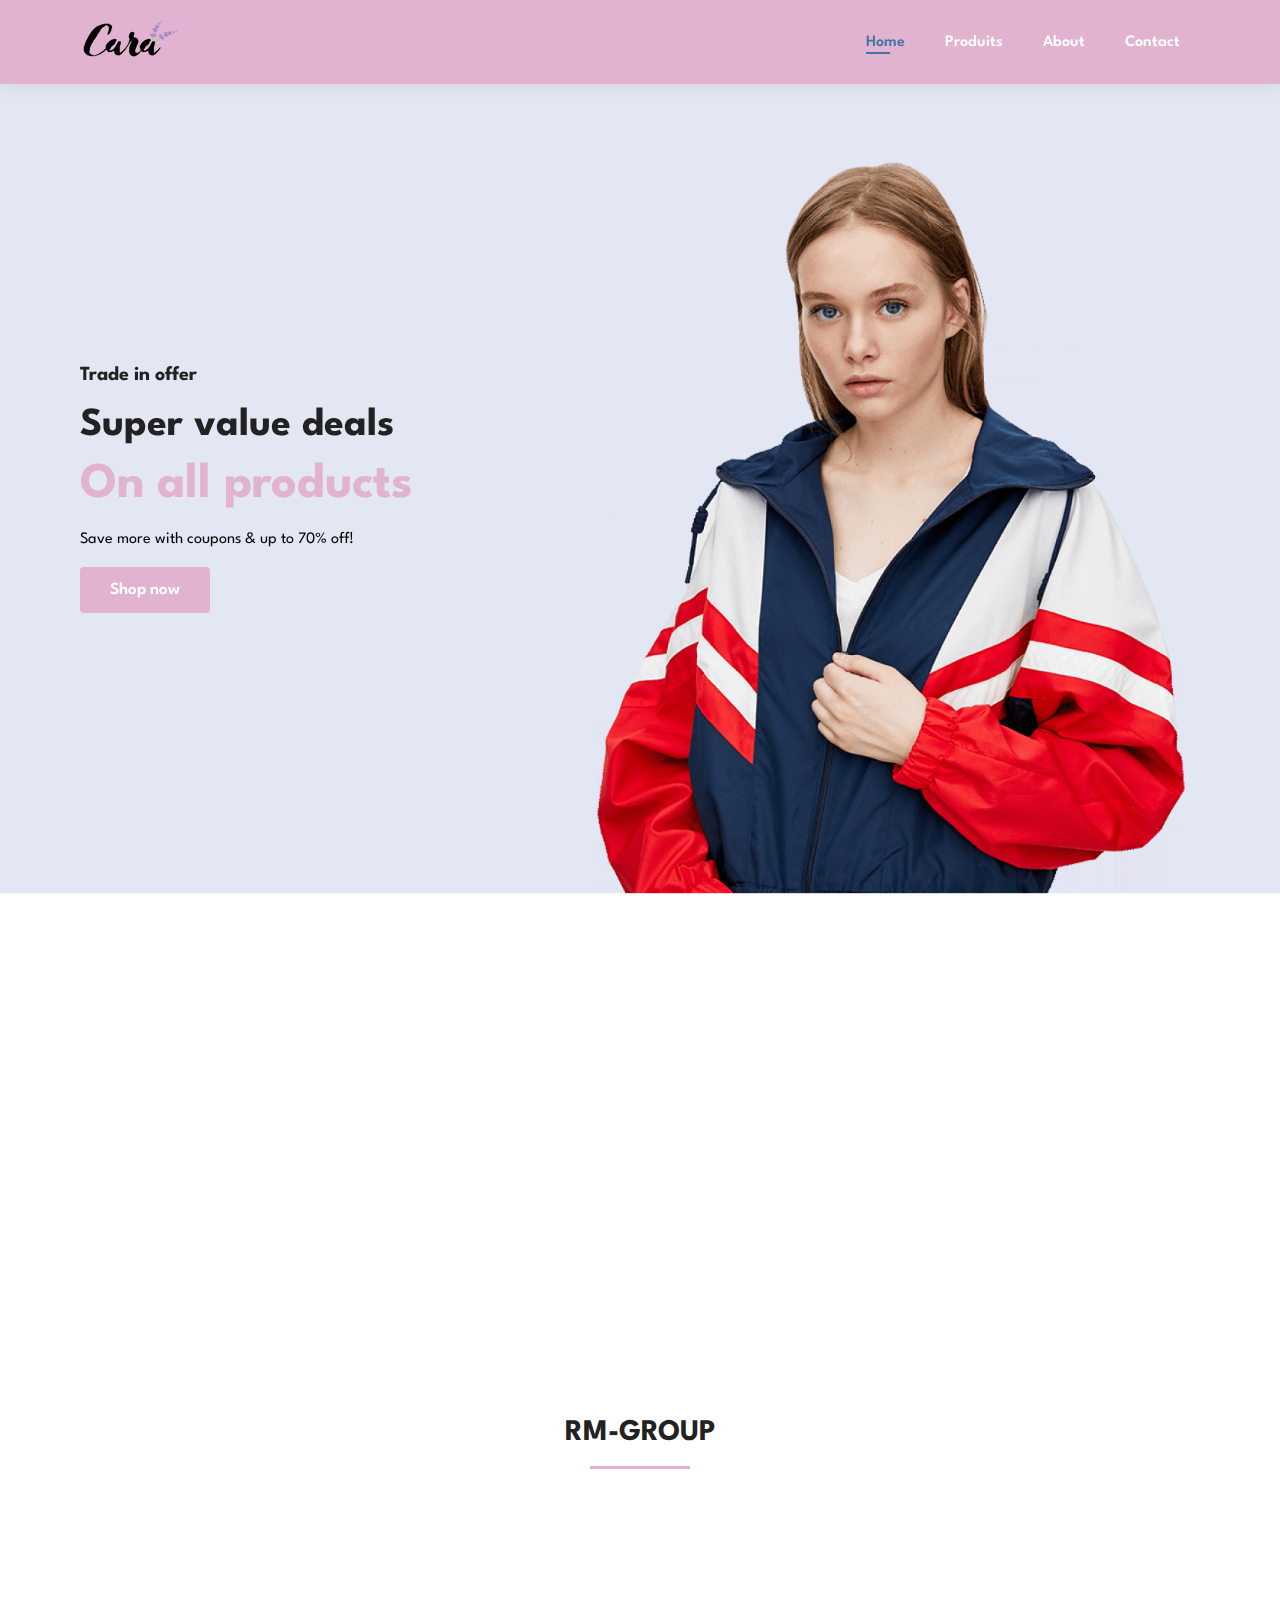
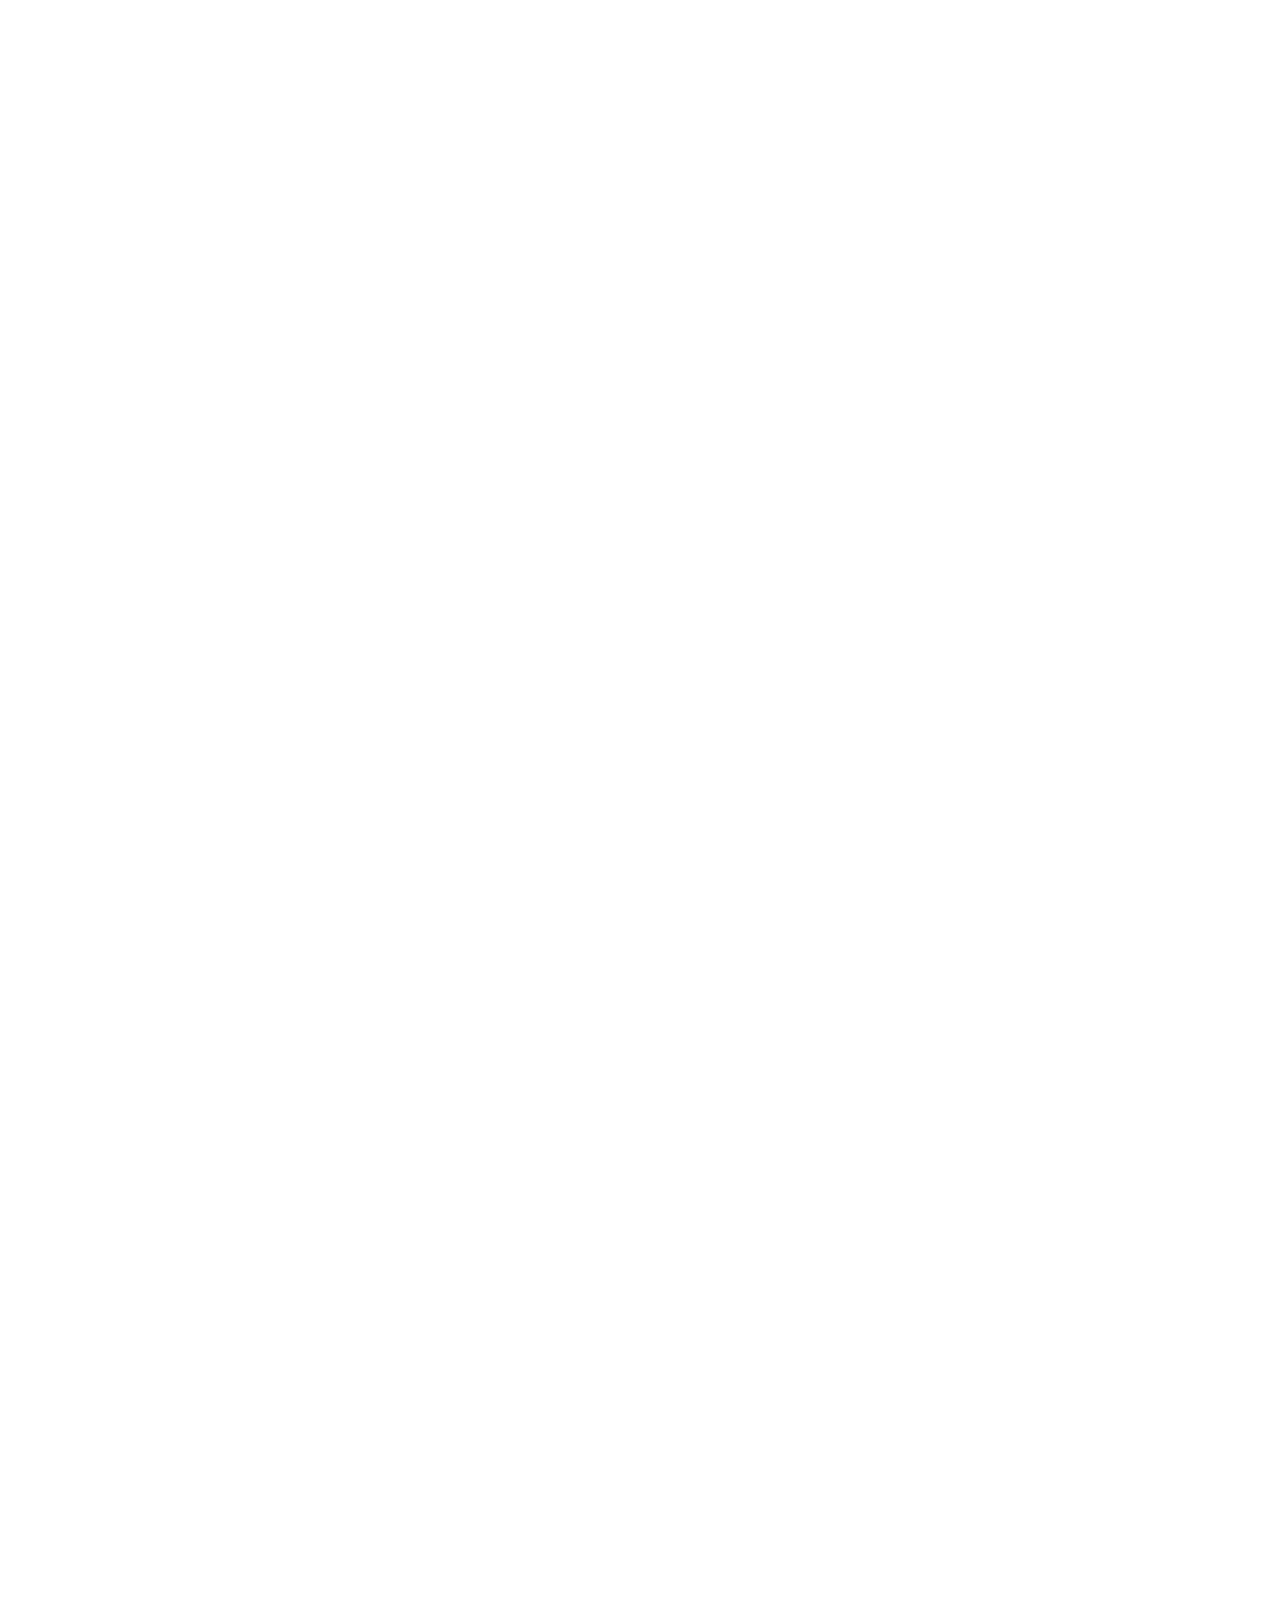
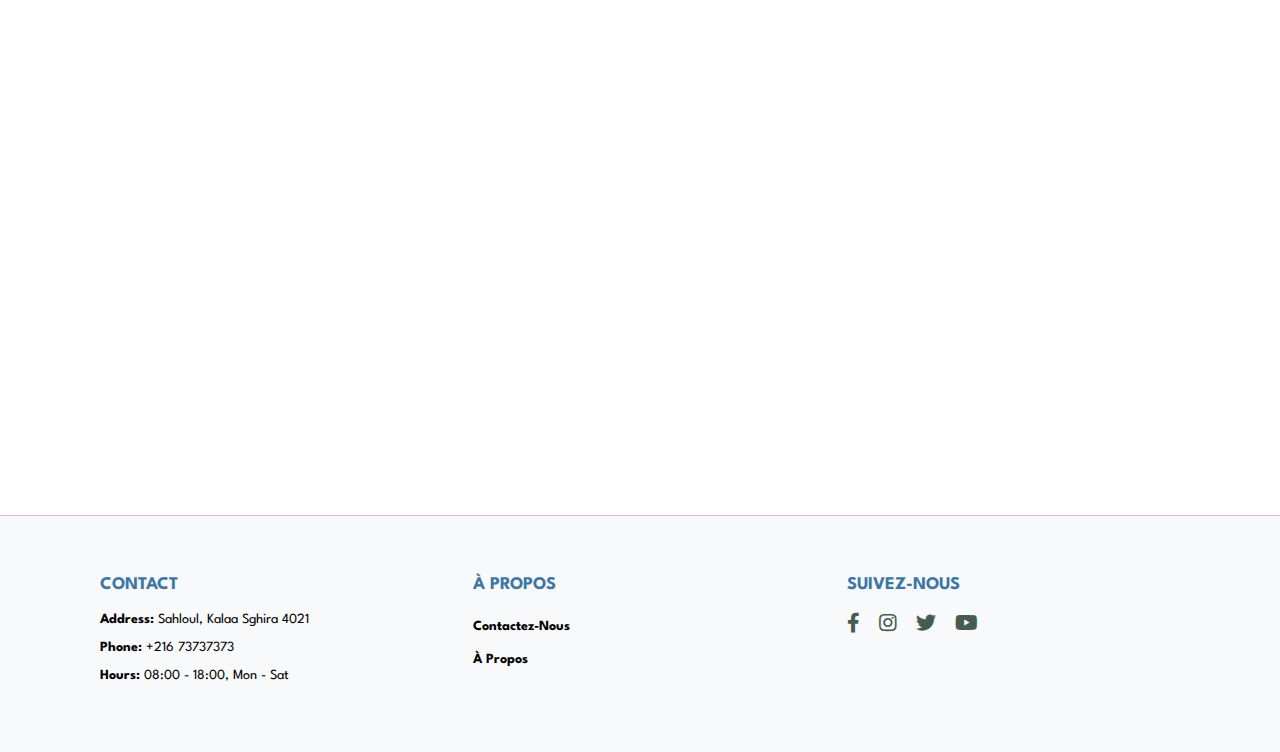
==== index.html @ 22b030ff "Add files via upload" ====
<!DOCTYPE html>
<html lang="en">

    <head>
        <meta charset="UTF-8">
        <meta http-equiv="X-UA-Compatible" content="IE=edge">
        <meta name="viewport" content="width=device-width, initial-scale=1.0">
        <title>RM-Group</title>
        <link rel="stylesheet" href="https://pro.fontawesome.com/releases/v5.10.0/css/all.css"/>
        <link rel="stylesheet" href="https://cdn.jsdelivr.net/npm/swiper@11/swiper-bundle.min.css">
        <link rel="stylesheet" href="https://unpkg.com/aos@next/dist/aos.css" />
        <link rel="stylesheet" href="style.css">
    </head>

    <body>
        <section id="header">
            <a href="#"><img src="img/logo.png" class="logo" alt=""></a>
            <div>
                <ul id="navbar">
                    <li><a class="active" href="index.html">Home</a></li>
                    <li><a href="shop.html">Produits</a></li>
                    <li><a href="about.html">About</a></li>
                    <li><a href="contact.html">Contact</a></li>
                    <a href="#" id="logo-mobile"><img src="img/logo.png" class="logo" alt=""></a>
                    <a href="#" id="close"><i class="far fa-times"></i></a>
                </ul>
            </div>
            <div id="mobile">
                <i id="bar" class="fas fa-bars"></i>
            </div>
        </section>

        <section id="hero" data-aos="fade-down">
            <h4>Trade in offer</h4>
            <h2>Super value deals</h2>
            <h1>On all products</h1>
            <p>Save more with coupons & up to 70% off!</p>
            <button class="normal">Shop now</button>
        </section>

        <section id="feature" class="section-p1" data-aos="fade">
            <h2 id="sproduct-h2">NOS SERVICES</h2>
            <div class="fe-box-container">
              <div class="fe-box">
                <img src="img/features/f6.png" alt="">
                <h6>Free shipping</h6>
              </div>
              <div class="fe-box">
                <img src="img/features/f5.png" alt="">
                <h6>Free shipping</h6>
              </div>
              <div class="fe-box">
                <img src="img/features/f4.png" alt="">
                <h6>Free shipping</h6>
              </div>
              <div class="fe-box">
                <img src="img/features/f3.png" alt="">
                <h6>Free shipping</h6>
              </div>
            </div>
          </section>

          <h2 id="sproduct-h2">RM-GROUP</h2>
          <section id="sm-banner" class="section-p2" data-aos="fade">
            <div class="banner-box" data-aos="fade">
                <h4>Crazy deals</h4>
                <h2>Buy 1 get one free</h2>
                <span>The best classic dress is on sale at cara</span>
                <button class="white">Learn More</button>
            </div>
            <div class="banner-box banner-box2" data-aos="fade">
                <h4>Crazy deals</h4>
                <h2>Buy 1 get one free</h2>
                <span>The best classic dress is on sale at cara</span>
                <button class="white">Learn More</button>
            </div>
        </section>

        <section id="banner3" data-aos="fade" class="section-p1">
            <div class="banner-box" data-aos="fade">
                <h2>Seasonal Sale</h2>
                <h3>Winter Collection -50% OFF</h3>
            </div>
            <div class="banner-box banner-box2" data-aos="fade">
                <h2>Seasonal Sale</h2>
                <h3>Winter Collection -50% OFF</h3>
            </div>
            <div class="banner-box banner-box3" data-aos="fade">
                <h2>Seasonal Sale</h2>
                <h3>Winter Collection -50% OFF</h3>
            </div>
        </section>     

        <section id="product1" class="section-p1" data-aos="fade">
            <h2 id="sproduct-h2">PRODUITS POPULAIRES</h2>
            <div class="pro-container">
                <div class="pro">
                    <img src="img/products/f8.jpg" alt="">
                    <div class="des">
                        <span>Adidas</span>
                        <h5>T-shirt</h5>
                        <div class="star">
                            <i class="fas fa-star"></i>
                            <i class="fas fa-star"></i>
                            <i class="fas fa-star"></i>
                            <i class="fas fa-star"></i>
                            <i class="fas fa-star"></i>
                        </div>
                    </div>
                </div>
                <div class="pro">
                    <img src="img/products/f7.jpg" alt="">
                    <div class="des">
                        <span>Adidas</span>
                        <h5>T-shirt</h5>
                        <div class="star">
                            <i class="fas fa-star"></i>
                            <i class="fas fa-star"></i>
                            <i class="fas fa-star"></i>
                            <i class="fas fa-star"></i>
                            <i class="fas fa-star"></i>
                        </div>
                    </div>
                </div>
                <div class="pro">
                    <img src="img/products/f6.jpg" alt="">
                    <div class="des">
                        <span>Adidas</span>
                        <h5>T-shirt</h5>
                        <div class="star">
                            <i class="fas fa-star"></i>
                            <i class="fas fa-star"></i>
                            <i class="fas fa-star"></i>
                            <i class="fas fa-star"></i>
                            <i class="fas fa-star"></i>
                        </div>
                    </div>
                </div>
                <div class="pro">
                    <img src="img/products/f5.jpg" alt="">
                    <div class="des">
                        <span>Adidas</span>
                        <h5>T-shirt</h5>
                        <div class="star">
                            <i class="fas fa-star"></i>
                            <i class="fas fa-star"></i>
                            <i class="fas fa-star"></i>
                            <i class="fas fa-star"></i>
                            <i class="fas fa-star"></i>
                        </div>
                    </div>
                </div>
                <div class="pro">
                    <img src="img/products/f4.jpg" alt="">
                    <div class="des">
                        <span>Adidas</span>
                        <h5>T-shirt</h5>
                        <div class="star">
                            <i class="fas fa-star"></i>
                            <i class="fas fa-star"></i>
                            <i class="fas fa-star"></i>
                            <i class="fas fa-star"></i>
                            <i class="fas fa-star"></i>
                        </div>
                    </div>
                </div>
                <div class="pro">
                    <img src="img/products/f8.jpg" alt="">
                    <div class="des">
                        <span>Adidas</span>
                        <h5>T-shirt</h5>
                        <div class="star">
                            <i class="fas fa-star"></i>
                            <i class="fas fa-star"></i>
                            <i class="fas fa-star"></i>
                            <i class="fas fa-star"></i>
                            <i class="fas fa-star"></i>
                        </div>
                    </div>
                </div>
            </div>
        </section>

        <section id="banner" class="section-m1" data-aos="fade">
            <h4>Repair Services</h4>
            <h2>Up to <span>70%</span> - All t-Shirts & Accessories</h2>
            <button class="normal">Explore More</button>
          </section>

        

        <div class="bd"  data-aos="fade">
            <div class="swiper-container">
                <h2 class="swiper-title">Ils nous font confiance</h2>
                <div class="container swiper">
                    <div class="card-wrapper">
                        <ul class="card-list swiper-wrapper">
                            <li class="card-item swiper-slide">
                                <div class="card-link">
                                    <img src="https://axoptima.com/wp-content/uploads/2022/11/03-deya.webp" alt="" class="card-image">
                                </div>
                            </li>
                            <li class="card-item swiper-slide">
                                <div class="card-link">
                                    <img src="https://axoptima.com/wp-content/uploads/2022/11/01-pireco.webp" alt="" class="card-image">
                                </div>
                            </li>
                            <li class="card-item swiper-slide">
                                <div class="card-link">
                                    <img src="https://axoptima.com/wp-content/uploads/2022/11/Logo-FGM-500.png" alt="" class="card-image">
                                </div>
                            </li>
                            <li class="card-item swiper-slide">
                                <div class="card-link">
                                    <img src="https://axoptima.com/wp-content/uploads/2022/12/smart-wood-white.jpg" alt="" class="card-image">
                                </div>
                            </li>
                            <li class="card-item swiper-slide">
                                <div class="card-link">
                                    <img src="https://axoptima.com/wp-content/uploads/2022/11/prodware-logo.jpg" alt="" class="card-image">
                                </div>
                            </li>
                        </ul>
                        <div class="swiper-pagination"></div>
                        <div class="swiper-slide-button swiper-button-prev"></div>
                        <div class="swiper-slide-button swiper-button-next"></div>
                    </div>
                </div>
            </div>
            <script src="https://cdn.jsdelivr.net/npm/swiper@11/swiper-bundle.min.js"></script>
        </div>

        <footer class="section-p2">
            <div class="col">
                <h4>Contact</h4>
                <p><strong>Address: </strong>Sahloul, Kalaa Sghira 4021</p>
                <p><strong>Phone: </strong>+216 73737373</p>
                <p><strong>Hours: </strong>08:00 - 18:00, Mon - Sat</p>
            </div>
            <div class="col">
                <h4>à propos</h4>
                <a href="#">Contactez-Nous</a>
                <a href="#">À Propos</a>
            </div>
            <div class="col">
                <h4>Suivez-Nous</h4>
                <div class="icon">
                    <a href="#"><i class="fab fa-facebook-f"></i></a>
                    <a href="#"><i class="fab fa-instagram"></i></a>
                    <a href="#"><i class="fab fa-twitter"></i></a>
                    <a href="#"><i class="fab fa-youtube"></i></a>
                </div>
            </div>
        </footer>
        
        
        
        <script src="script.js"></script>
        <script src="https://unpkg.com/aos@next/dist/aos.js"></script>
        <script>
            AOS.init({
                offset:400,
                duration:600,
                easing: 'ease',
                once: true
            });
        </script>
    </body>

</html>
---- style.css ----
@import url("https://fonts.googleapis.com/css2?family=Spartan:wght@100;200;300;400;500;600;700;800;900&display=swap");
* {
  margin: 0;
  padding: 0;
  box-sizing: border-box;
  font-family: "Spartan", sans-serif;
}

html {
  scroll-behavior: smooth;
}

/* Global Styles */

h1 {
  font-size: 50px;
  line-height: 64px;
  color: #222;
}

h2 {
  font-size: 40px;
  line-height: 54px;
  color: #222;
}

h4 {
  font-size: 20px;
  color: #222;
}

h6 {
  font-weight: 700;
  font-size: 12px;
}

p {
  font-size: 16px;
  color: #000;
  margin: 15px 0 20px 0;
}

.section-p1 {
  padding: 40px 80px;
  margin-bottom: 50px;
}

.section-p2 {
  padding: 40px 80px;
}

.section-m1 {
  margin: 40px 0;
}

button.normal{
  font-size: 14px;
  font-weight: 600;
  padding: 15px 30px;
  color: #000;
  background-color: #fff;
  border-radius: 4px;
  cursor: pointer;
  border: none;
  outline: none;
  transition: 0.2s;
}

button.white{
  font-size: 13px;
  font-weight: 600;
  padding: 11px 18px;
  color: #fff;
  background-color: transparent;
  cursor: pointer;
  border: 1px solid #fff;
  outline: none;
  transition: 0.2s;
}

body {
  width: 100%;
}

/* Header */

#header{
  display: flex;
  align-items: center;
  justify-content: space-between;
  padding: 20px 80px;
  background: #e1b3d0;
  box-shadow: 0 5px 15px rgba(0, 0, 0, 0.06);
  z-index: 999;
  position: sticky;
  top: 0;
  left: 0;
}

#navbar{
  display: flex;
  align-items: center;
  justify-content: center;
}

#navbar li {
  list-style: none;
  padding: 0 20px;
  position: relative;
}

#navbar li a {
  text-decoration: none;
  font-size: 16px;
  font-weight: 600;
  color: #fff;
  transition: 0.3s ease;
}

#navbar li a:hover,
#navbar li a.active{
  color: #3d76a5;
}

#navbar li a.active::after,
#navbar li a:hover::after{
  content: "";
  width: 30%;
  height: 2px;
  background:#3d76a5;
  position: absolute;
  bottom: -4px;
  left: 20px;
}

#mobile{
  display: none;
}

#close{
  display: none;
}

#logo-mobile{
  display: none;
}

/* Home page */

#hero{
  background-image: url("img/hero4.png");
  height: 90vh;
  width: 100%;
  background-size: cover;
  background-position: top 25% right 0;
  padding: 0 80px;
  display: flex;
  flex-direction: column;
  align-items: flex-start;
  justify-content: center;
  
}

#hero h4{
  padding-bottom: 15px;
}

#hero h1{
  color: #e1b3d0;
}

#hero button{
  background: #e1b3d0;
  color: #fff;
  font-size: 17px;
}

#hero button:hover{
  background: #3d76a5;
}

#feature{
  text-align: center;
  padding-top: 70px;
}

#feature h2 {
  width: 100%;
  text-align: center;
  margin-bottom: 10px;
  position: relative;
}

#feature h2::after {
  content: "";
  display: block;
  width: 100px; /* Adjust the width as needed */
  height: 3px; /* Adjust the thickness as needed */
  background-color:#e1b3d0; /* Change the color as needed */
  margin: 6px auto 0; /* Adds space and centers the line */
}

#feature .fe-box-container {
  display: flex;
  justify-content: space-between;
  padding-top: 20px;
  flex-wrap: wrap;
}

#feature .fe-box{
  width: 20%;
  text-align: center;
  padding: 25px 15px;
  box-shadow: 0px 25px 25px rgba(0.1, 0.1, 0.1, 0.1);
  border-radius: 25px;
  margin: 15px 0;
  transition: transform 0.5s;
  cursor: pointer;
}

#feature .fe-box img {
  width: 100%;
  margin-bottom: 10px;
}

#feature .fe-box:hover {
  transform: translateY(-5px);
}

#feature .fe-box h6 {
  display: inline-block;
  padding: 9px 8px 6px 8px;
  line-height: 1;
  font-size: 16px;
}

#product1{
  text-align: center;
}

#product1 h2 {
  width: 100%;
  text-align: center;
  margin-bottom: 10px;
}

#product1 .pro-container{
  display: flex;
  justify-content: space-between;
  padding-top: 20px;
  flex-wrap: wrap;
}

#product1 .pro{
  width: 15%;
  /*min-width: 250px;*/
  padding: 10px 12px;
  border-radius: 25px;
  cursor: pointer;
  box-shadow: 0px 25px 25px rgba(0.1, 0.1, 0.1, 0.1);
  margin-top: 15px;
  margin-bottom: 30px;
  transition: transform 0.5s;
  cursor: pointer;
}

#product1 .pro img:hover{
  transform: translateY(-5px);
}

#product1 .pro img{
  width: 100%;
  border-radius: 20px;
  transition: transform 0.5s;
}

#product1 .pro .des{
  text-align: center;
  padding: 10px 0;
}

#product1 .pro .des span{
  color: #606063;
  font-size: 12px;
}

#product1 .pro .des h5{
  padding-top: 7px;
  color: #1a1a1a;
  font-size: 14px;
}

#product1 .pro .des i{
  font-size: 12px;
  color: rgb(243, 181, 25);
}

#product1 .pro .des h4{
  padding-top: 7px;
  color: #088178;
  font-size: 15px;
  font-weight: 700;
}

#banner{
  display: flex;
  flex-direction: column;
  justify-content: center;
  align-items: center;
  text-align: center;
  background-image: url("img/banner/b7.jpg");
  width: 100%;
  height: 40vh;
  background-size: cover;
  background-position: center;
}

#banner h4{
  color: #fff;
  font-size: 16px;
}

#banner h2{
  color: #fff;
  font-size: 30px;
  padding: 10px 0;
}

#banner h2 span{
  color: #e1b3d0;
}

#banner button:hover{
  background: #e1b3d0;
}

#sm-banner{
  display: flex;
  justify-content: space-between;
  flex-wrap: wrap;
}

#sm-banner .banner-box{
  display: flex;
  flex-direction: column;
  justify-content: center;
  align-items: flex-start;
  background-image: url("img/banner/b17.jpg");
  min-width: 48%;
  height: 50vh;
  background-size: cover;
  background-position: center;
  padding: 30px;
  border-radius: 25px;
  box-shadow: 0px 25px 25px rgba(0.1, 0.1, 0.1, 0.1);
}

#sm-banner .banner-box2{
  background-image: url("img/banner/b10.jpg");
}

#sm-banner h4{
  color: #fff;
  font-size: 20px;
  font-weight: 300;
}

#sm-banner h2{
  color: #fff;
  font-size: 28px;
  font-weight: 800;
}

#sm-banner span{
  color: #fff;
  font-size: 14px;
  font-weight: 500;
  padding-bottom: 15px;
}

#sm-banner .banner-box:hover button{
  background-color: #e1b3d0;
  border: 1px solid #e1b3d0;
}

#banner3{
  display: flex;
  justify-content: space-between;
  flex-wrap: wrap;
  padding: 0 80px;
}

#banner3 .banner-box{
  display: flex;
  flex-direction: column;
  justify-content: center;
  align-items: flex-start;
  background-image: url("img/banner/b7.jpg");
  min-width: 30%;
  height: 30vh;
  background-size: cover;
  background-position: center;
  padding: 20px;
  margin-bottom: 20px;
  border-radius: 25px;
  box-shadow: 0px 25px 25px rgba(0.1, 0.1, 0.1, 0.1);
}

#banner3 .banner-box2{
  background-image: url("img/banner/b4.jpg");
}

#banner3 .banner-box3{
  background-image: url("img/banner/b18.jpg");
}

#banner3 h2{
  color: #fff;
  font-weight: 900;
  font-size: 22px;
}

#banner3 h3{
  color: #e1b3d0;
  font-weight: 800;
  font-size: 15px;
}

footer {
  display: flex;
  flex-wrap: wrap;
  justify-content: space-around;
  background-color: #f8f9fa;
  padding: 40px 20px;
  border-top: 1px solid #e1b3d0;
}

footer .col {
  flex: 1;
  min-width: 250px;
  margin: 20px;
}

footer h4 {
  font-size: 18px;
  color: #3d76a5;
  margin-bottom: 20px;
  text-transform: uppercase;
}

footer p {
  font-size: 14px;
  color:#000;

  margin-bottom: 10px;
}

footer a {
  font-size: 14px;
  color: #000;
  text-decoration: none;
  line-height: 2; /* Adjust spacing */
  display: block; /* Ensures links stack vertically */
  margin-bottom: 5px;
  transition: color 0.3s ease;
  font-weight: bold;
}

footer a:hover {
  color: #3d76a5;
}

footer .icon a {
  display: inline-block;
  margin-right: 15px;
  text-decoration: none;
  transition: transform 0.3s ease, color 0.3s ease;
}

footer .icon i {
  font-size: 20px;
  color: #465b52;
}

footer .icon a:hover i {
  color: #3d76a5;
  transform: scale(1.2);
}

/* Shop */

#page-header{
  background-image: url(img/banner/b2.jpg);
  width: 100%;
  height: 40vh;
  background-size: cover;
  display: flex;
  justify-content: center;
  text-align: center;
  flex-direction: column;
  padding: 14px;
}

#page-header h2,
#page-header p{
  color: #fff;
}

#pagination{
  text-align: center;
  margin-bottom: 20px;
}

#pagination a{
  text-decoration: none;
  background-color: #e1b3d0;
  padding: 15px 20px;
  border-radius: 4px;
  color: #fff;
  font-weight: 600;
  transition: 0.2s;
}

#pagination a:hover{
  background: #3d76a5;
}

#pagination a i{
  font-size: 16px;
  font-weight: 600;
}

/* Single Poroduct */

#sproduct-h2{
  font-size: 30px;
  width: 100%;
  text-align: center;
  margin-bottom: 10px;
  position: relative;
}

#sproduct-h2::after {
  content: "";
  display: block;
  width: 100px; /* Adjust the width as needed */
  height: 3px; /* Adjust the thickness as needed */
  background-color: #e1b3d0; /* Change the color as needed */
  margin: 6px auto 0; /* Adds space and centers the line */
}

#prodetails{
  display: flex;
  margin-top: 20px;

}

#prodetails .single-pro-image{
  width: 30%;
  margin-right: 50px;
}

.small-img-group{
  display: flex;
  justify-content: space-between;
}

.small-img-col{
  flex-basis: 24%;
  cursor: pointer;
}

#prodetails .single-pro-details{
  width: 60%;
  padding-top: 30px;
}

#prodetails .single-pro-details h4{
  padding: 30px 0 20px 0;
}

#prodetails .single-pro-details span{
  line-height: 25px;
}

/* Media Query */

@media(max-width:799px){
  .section-p1 {
    padding: 40px 40px;
  }

  .section-p2 {
    padding: 40px 40px;
    margin-bottom: 0px;
  }

  #navbar{
    display: flex;
    flex-direction: column;
    align-items: center;
    justify-content: flex-start;
    position: fixed;
    top:0;
    right: -100%;
    height: 100vh;
    width: 100%;
    background-color: #e1b3d0;
    padding: 180px 0 0 10px;
    transition: 0.3s;
  }

  #navbar.active{
    right: 0px;
  }

  #navbar li{
    margin-bottom: 120px;
  }

  #navbar li a{
    font-size: 30px;
  }

  #mobile{
    display: initial;
  }

  #mobile i{
    font-size: 24px;
    padding-left: 20px;
  }

  #close{
    position: absolute;
    top: 37px;
    right: 30px;
    font-size: 24px;
    display: initial;
    color: #000;
  }

  #logo-mobile{
    position: absolute;
    top: 30px;
    left: 30px;
    font-size: 24px;
    display: initial;
  }

  #hero{
    height: 70vh;
    background-position: top 30% right 30%;
    padding: 0 80px;
  }

  #feature .fe-box{
    width: 44%;
    margin: 0 0 15px ;
  }

  #product1 .pro-container{
    justify-content: center;
  }

  #product1 .pro{
    margin-right: 20px;
    width: 30%;
  }

  #banner{
    height: 20vh;
  }

  #sm-banner .banner-box{
    min-width: 100%;
    height: 30vh;
  }

  #sm-banner .banner-box2{
    margin-top: 30px;
  }

  #banner3{
    padding: 0 40px;
  }

  #banner3 .banner-box{
    width: 28%;
  }

  #prodetails .single-pro-image{
    width: 50%;
    margin-right: 50px;
  }
}

@media(max-width:477px){
  .section-p1 {
    padding: 20px;
  }

  .section-p2 {
    padding: 20px;
    margin-bottom: 0px;
  }

  #header{
    padding: 10px 30px;
  }

  h2{
    font-size: 32px;
  }

  h1{
    font-size: 38px;
  }

  #navbar{
    right: -100%;
    width: 100%;
  }

  #navbar li{
    margin-bottom: 70px;
  }

  #navbar li a{
    font-size: 18px;
  }

  #hero{
    background-position: 55%;
    padding: 0 20px;
  }

  #feature .fe-box{
    width: 50%;
    margin: 0 0 15px ;
    box-shadow: 0px 20px 34px rgba(0.1, 0.1, 0.1, 0.1);
  }

  #product1 .pro{
    width: 100%;
    box-shadow: 0px 0px 20px rgba(0.1, 0.1, 0.1, 0.1);
    margin-bottom: 30px;
    margin-right: 0;
  }

  #banner{
    height: 40vh;
  }

  #sm-banner .banner-box{
    height: 40vh;
  }

  #sm-banner .banner-box2{
    margin-top: 20px;
  }

  #banner3{
    padding: 0 20px;
  }

  #banner3 .banner-box{
    width: 100%;
  }

  /* Shop */

  #pagination{
    margin-bottom: 50px;
  }

  /* Single Product */

  #prodetails{
    display: flex;
    flex-direction: column;
  }

  #prodetails .single-pro-image{
    width: 100%;
    margin-right: 0px;
  }

  #prodetails .single-pro-details{
    width: 100%;
  }

  #sproduct-h2{
    font-size: 25px;
  }

  /* Slider */

  .card-wrapper{
    margin: 0 10px 25px;
  }

  .card-wrapper .swiper-slide-button{
    display: none;
  }

  .swiper-title {
    margin-bottom: 20px;
    text-align: left;
    font-size: 5px;
  }
}

/* Slider */

.bd {
  display: flex;
  align-items: center;
  justify-content: center;
  flex-direction: column; /* Pour empiler le titre et le swiper */
  min-height: 50vh;
  background: #f4f4f4;
  margin-top: 50px;
}

.swiper-container {
  text-align: center;
  width: 100%;
  max-width: 800px; /* Limite la largeur du swiper pour centrer */
}

.card-list .card-item{
  list-style: none;
}

.card-list .card-item .card-link
{
  user-select: none;
  /*width: 400px;*/
  display: block;
  padding: 18px;
  border-radius: 12px;
  text-decoration: none;
  border: 2px solid transparent;
  background: #fff;
  box-shadow: 0 10px 10px rgba(0, 0, 0, 0.05);
  transition: 0.2s ease;
  height: 200px;
}

.card-list .card-item .card-link:active{
  cursor : grabbing;
}

.card-wrapper{
  max-width: 800px;
  margin: 0 60px 35px;
  padding: 20px 10px;
  overflow: hidden;
}

.card-list .card-item .card-link:hover{
  border-color:#e1b3d0;
}

.card-list .card-link .card-image{
  width: 100%;
  aspect-ratio: 16 / 9;
  /*border-radius: 10px;*/
  height: 100%;
}

.card-wrapper .swiper-pagination-bullet{
  height: 10px;
  width: 10px;
  opacity: 0.5;
  background:#3d76a5;
}

.card-wrapper .swiper-pagination-bullet-active{
  opacity: 1;
}

.card-wrapper .swiper-slide-button{
  color: #3d76a5;
  margin-top: -35px;
}


.swiper-title {
  margin-top: 20px;
  margin-bottom: 4px;
  font-size: 30px;
  text-align: center;
}
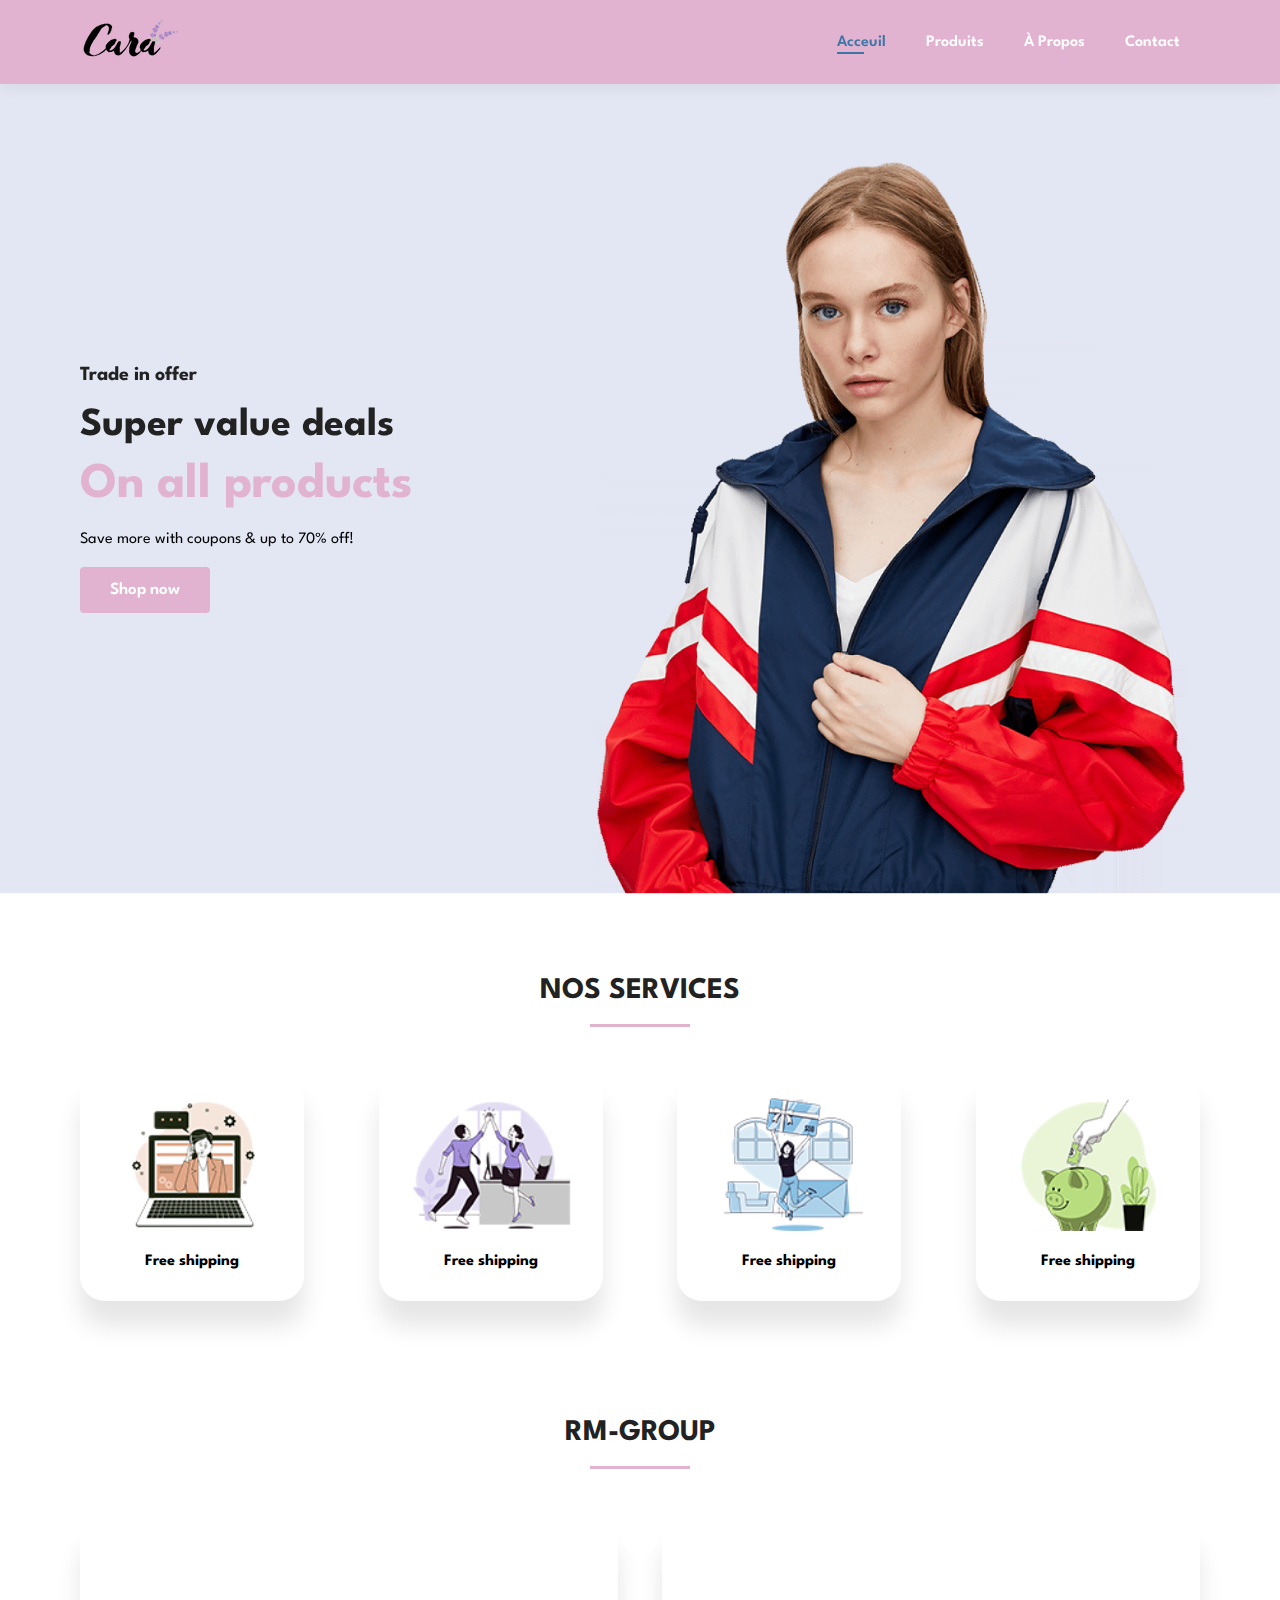
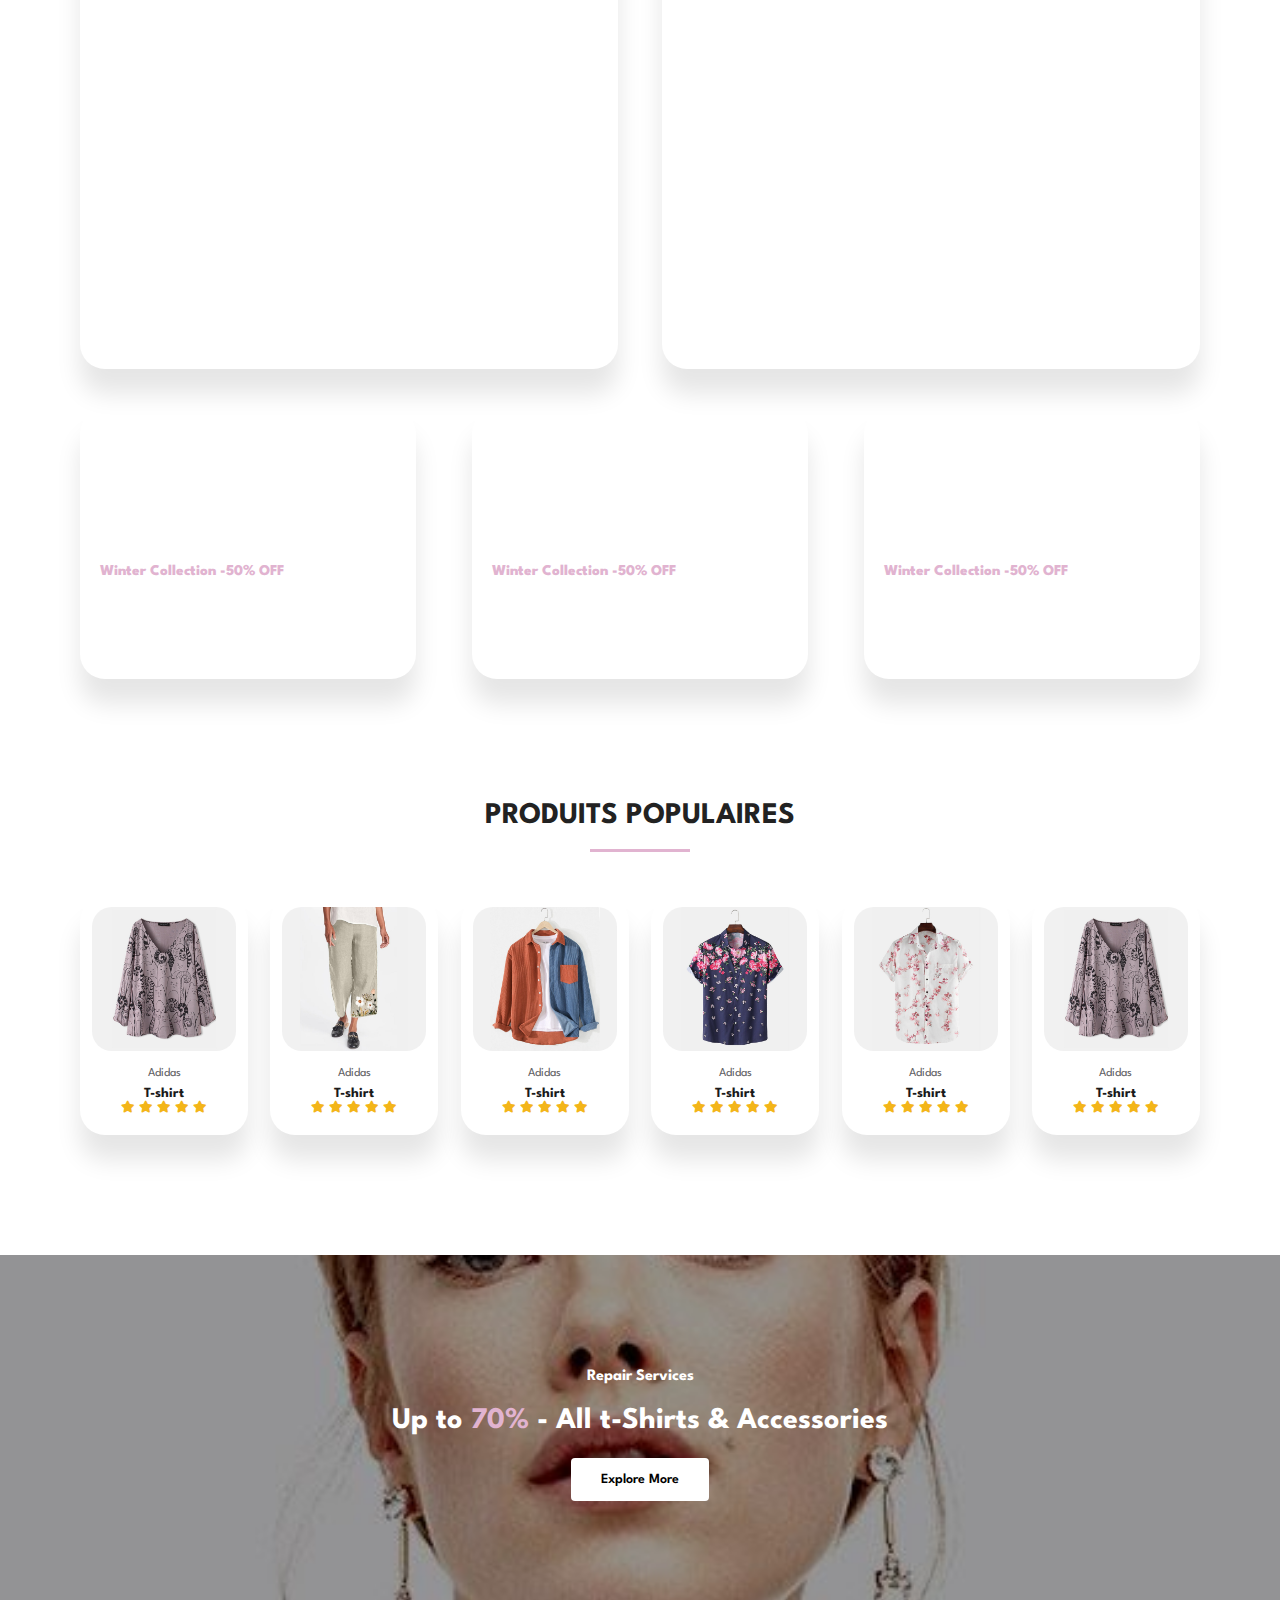
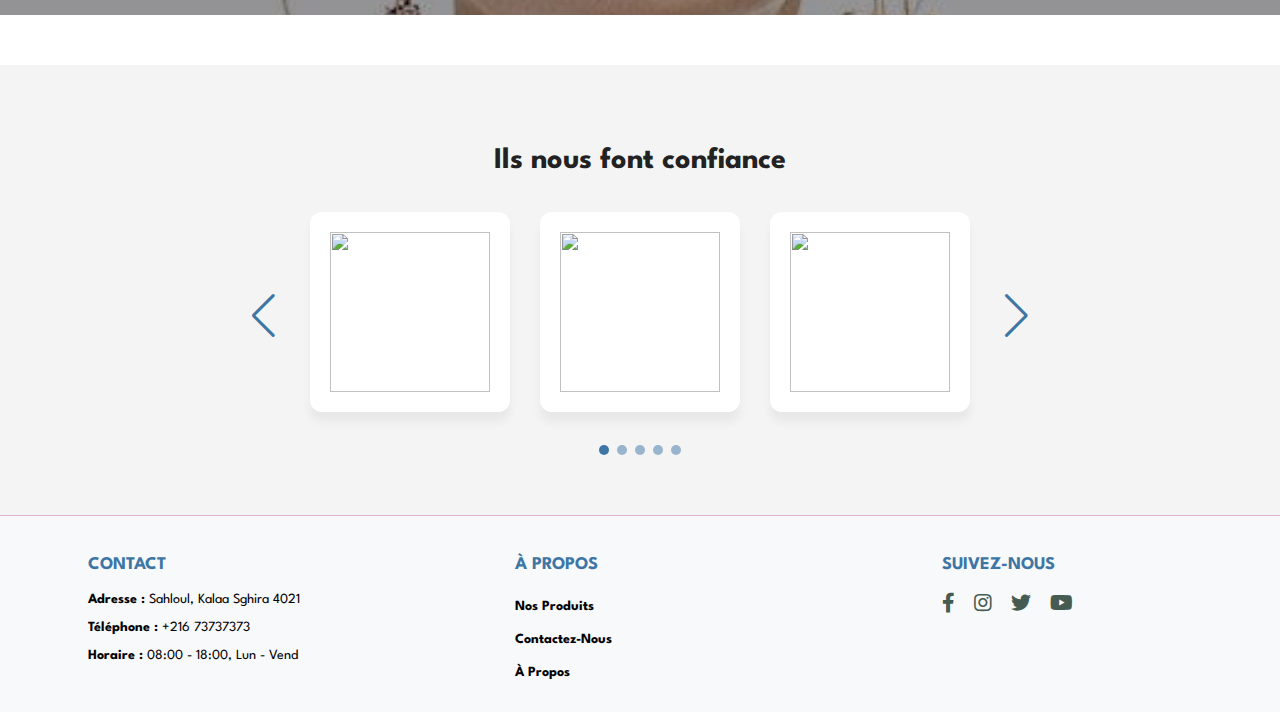
==== commit 542a4f89: "Add files via upload" ====
--- a/index.html
+++ b/index.html
@@ -17,9 +17,9 @@
             <a href="#"><img src="img/logo.png" class="logo" alt=""></a>
             <div>
                 <ul id="navbar">
-                    <li><a class="active" href="index.html">Home</a></li>
+                    <li><a class="active" href="index.html">Acceuil</a></li>
                     <li><a href="shop.html">Produits</a></li>
-                    <li><a href="about.html">About</a></li>
+                    <li><a href="about.html">À Propos</a></li>
                     <li><a href="contact.html">Contact</a></li>
                     <a href="#" id="logo-mobile"><img src="img/logo.png" class="logo" alt=""></a>
                     <a href="#" id="close"><i class="far fa-times"></i></a>
@@ -38,7 +38,7 @@
             <button class="normal">Shop now</button>
         </section>
 
-        <section id="feature" class="section-p1" data-aos="fade">
+        <section id="feature" class="section-p1">
             <h2 id="sproduct-h2">NOS SERVICES</h2>
             <div class="fe-box-container">
               <div class="fe-box">
@@ -61,14 +61,14 @@
           </section>
 
           <h2 id="sproduct-h2">RM-GROUP</h2>
-          <section id="sm-banner" class="section-p2" data-aos="fade">
-            <div class="banner-box" data-aos="fade">
+          <section id="sm-banner" class="section-p2">
+            <div class="banner-box">
                 <h4>Crazy deals</h4>
                 <h2>Buy 1 get one free</h2>
                 <span>The best classic dress is on sale at cara</span>
                 <button class="white">Learn More</button>
             </div>
-            <div class="banner-box banner-box2" data-aos="fade">
+            <div class="banner-box banner-box2">
                 <h4>Crazy deals</h4>
                 <h2>Buy 1 get one free</h2>
                 <span>The best classic dress is on sale at cara</span>
@@ -76,22 +76,22 @@
             </div>
         </section>
 
-        <section id="banner3" data-aos="fade" class="section-p1">
-            <div class="banner-box" data-aos="fade">
+        <section id="banner3" class="section-p1">
+            <div class="banner-box">
                 <h2>Seasonal Sale</h2>
                 <h3>Winter Collection -50% OFF</h3>
             </div>
-            <div class="banner-box banner-box2" data-aos="fade">
+            <div class="banner-box banner-box2">
                 <h2>Seasonal Sale</h2>
                 <h3>Winter Collection -50% OFF</h3>
             </div>
-            <div class="banner-box banner-box3" data-aos="fade">
+            <div class="banner-box banner-box3">
                 <h2>Seasonal Sale</h2>
                 <h3>Winter Collection -50% OFF</h3>
             </div>
         </section>     
 
-        <section id="product1" class="section-p1" data-aos="fade">
+        <section id="product1" class="section-p1">
             <h2 id="sproduct-h2">PRODUITS POPULAIRES</h2>
             <div class="pro-container">
                 <div class="pro">
@@ -181,7 +181,7 @@
             </div>
         </section>
 
-        <section id="banner" class="section-m1" data-aos="fade">
+        <section id="banner" class="section-m1">
             <h4>Repair Services</h4>
             <h2>Up to <span>70%</span> - All t-Shirts & Accessories</h2>
             <button class="normal">Explore More</button>
@@ -189,7 +189,7 @@
 
         
 
-        <div class="bd"  data-aos="fade">
+        <div class="bd" >
             <div class="swiper-container">
                 <h2 class="swiper-title">Ils nous font confiance</h2>
                 <div class="container swiper">
@@ -230,15 +230,16 @@
             <script src="https://cdn.jsdelivr.net/npm/swiper@11/swiper-bundle.min.js"></script>
         </div>
 
-        <footer class="section-p2">
+        <footer>
             <div class="col">
                 <h4>Contact</h4>
-                <p><strong>Address: </strong>Sahloul, Kalaa Sghira 4021</p>
-                <p><strong>Phone: </strong>+216 73737373</p>
-                <p><strong>Hours: </strong>08:00 - 18:00, Mon - Sat</p>
+                <p><strong>Adresse : </strong>Sahloul, Kalaa Sghira 4021</p>
+                <p><strong>Téléphone : </strong>+216 73737373</p>
+                <p><strong>Horaire : </strong>08:00 - 18:00, Lun - Vend</p>
             </div>
             <div class="col">
                 <h4>à propos</h4>
+                <a href="#">Nos Produits</a>
                 <a href="#">Contactez-Nous</a>
                 <a href="#">À Propos</a>
             </div>
--- a/style.css
+++ b/style.css
@@ -265,11 +265,13 @@
 }
 
 #product1 .pro img:hover{
-  transform: translateY(-5px);
+  transform: scale(1.1);
+  /*transform: translateY(-5px);*/
 }
 
 #product1 .pro img{
   width: 100%;
+  /*height: 240px;*/
   border-radius: 20px;
   transition: transform 0.5s;
 }
@@ -345,7 +347,7 @@
   flex-direction: column;
   justify-content: center;
   align-items: flex-start;
-  background-image: url("img/banner/b17.jpg");
+  background-image: url("https://www.workman-stid.com/img/cms/cat1.jpg");
   min-width: 48%;
   height: 50vh;
   background-size: cover;
@@ -356,7 +358,7 @@
 }
 
 #sm-banner .banner-box2{
-  background-image: url("img/banner/b10.jpg");
+  background-image: url("https://www.workman-stid.com/img/cms/cat4.jpg");
 }
 
 #sm-banner h4{
@@ -395,7 +397,7 @@
   flex-direction: column;
   justify-content: center;
   align-items: flex-start;
-  background-image: url("img/banner/b7.jpg");
+  background-image: url("https://www.workman-stid.com/img/cms/box1.jpg");
   min-width: 30%;
   height: 30vh;
   background-size: cover;
@@ -407,11 +409,11 @@
 }
 
 #banner3 .banner-box2{
-  background-image: url("img/banner/b4.jpg");
+  background-image: url("https://www.workman-stid.com/img/cms/cat5.jpg");
 }
 
 #banner3 .banner-box3{
-  background-image: url("img/banner/b18.jpg");
+  background-image: url("https://www.workman-stid.com/img/cms/cat2.jpg");
 }
 
 #banner3 h2{
@@ -431,12 +433,12 @@
   flex-wrap: wrap;
   justify-content: space-around;
   background-color: #f8f9fa;
-  padding: 40px 20px;
+  padding-top: 20px;
+  margin-bottom: 10px;
   border-top: 1px solid #e1b3d0;
 }
 
 footer .col {
-  flex: 1;
   min-width: 250px;
   margin: 20px;
 }
@@ -693,6 +695,10 @@
     width: 50%;
     margin-right: 50px;
   }
+
+  footer .col {
+    flex: 1;
+  }
 }
 
 @media(max-width:477px){
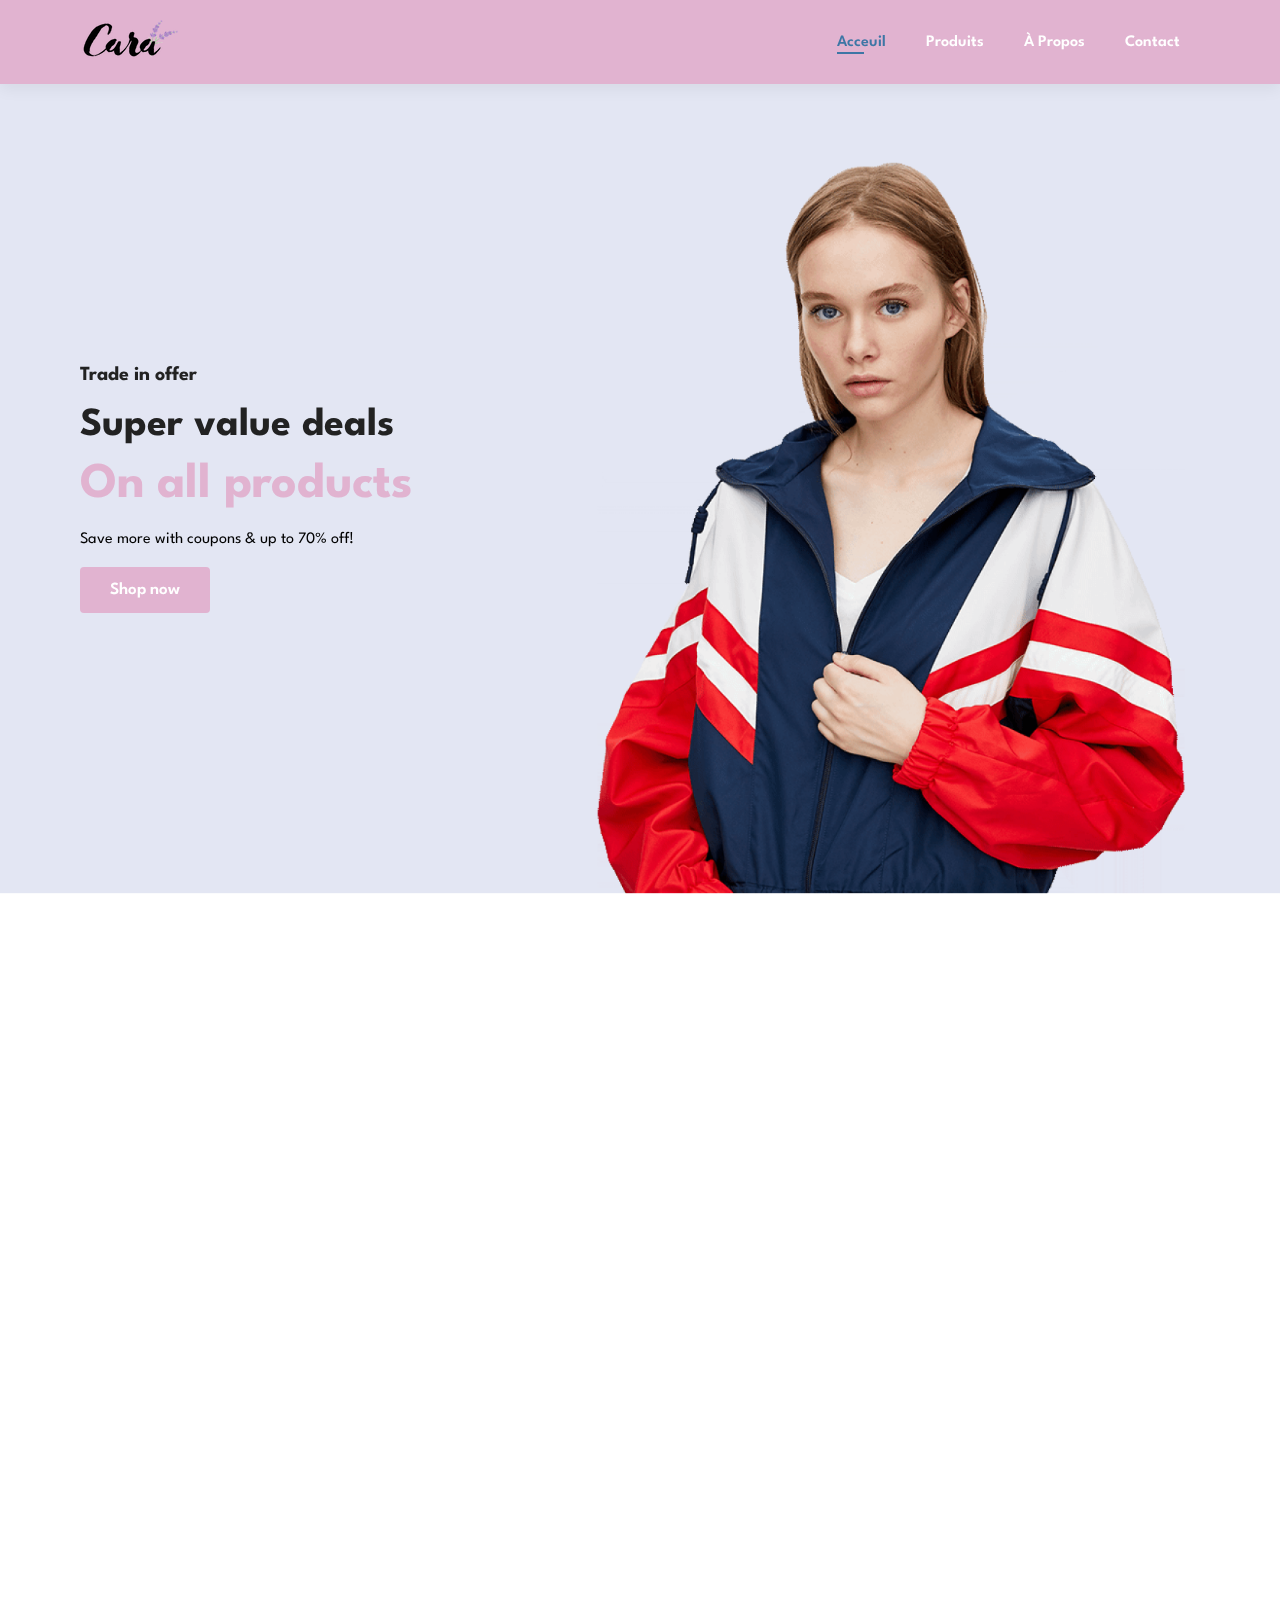
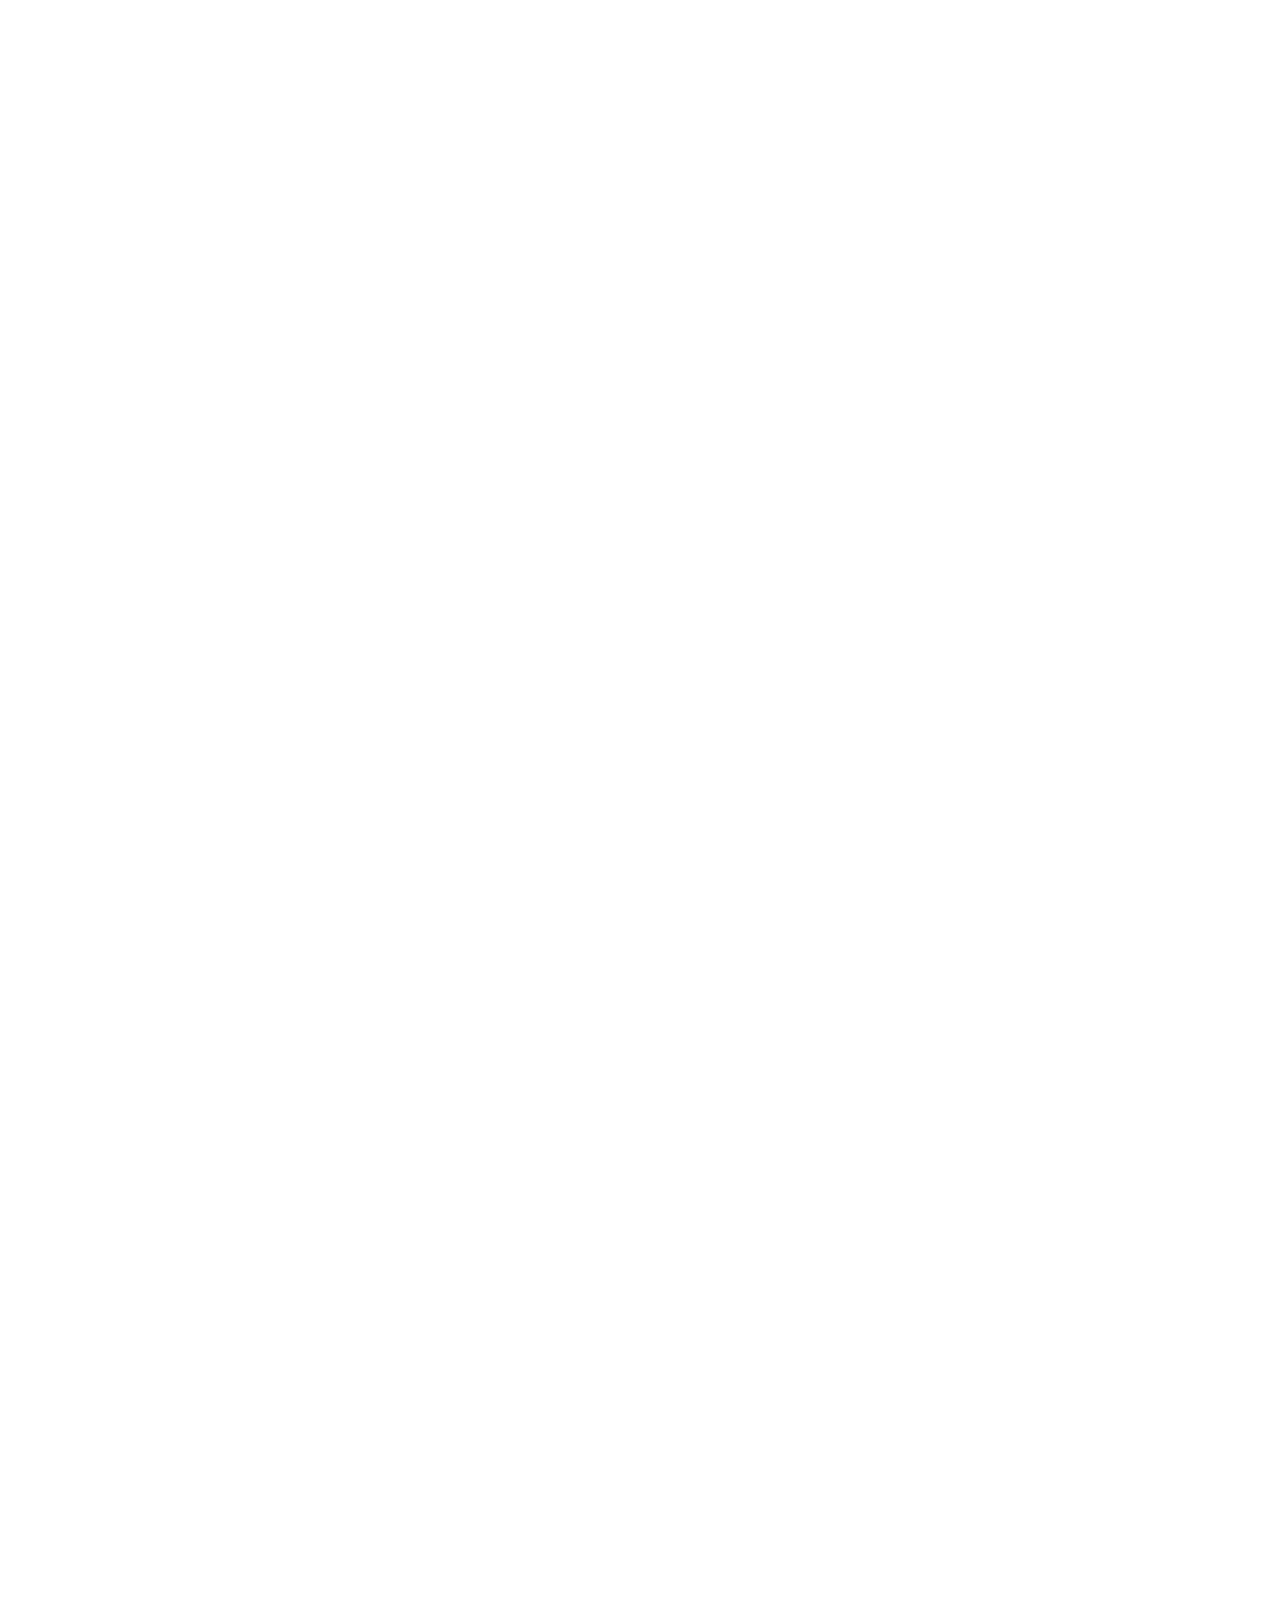
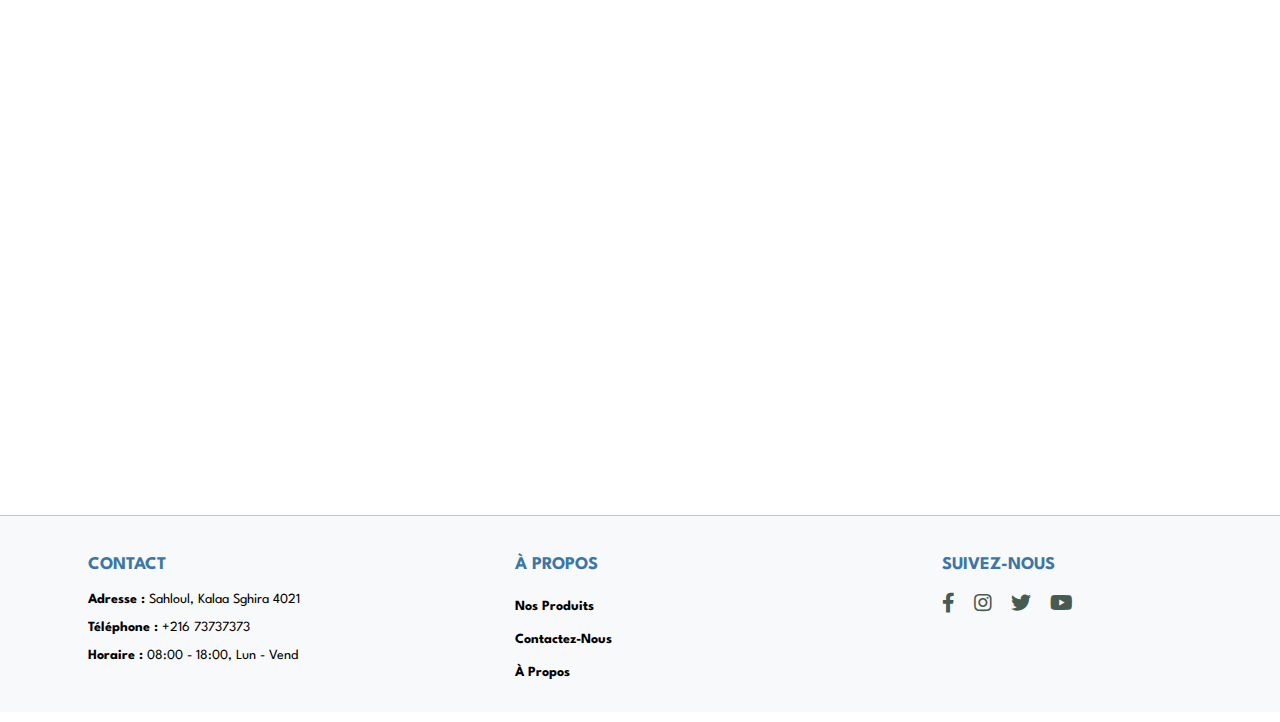
==== commit d6a180bd: "Add files via upload" ====
--- a/index.html
+++ b/index.html
@@ -38,7 +38,7 @@
             <button class="normal">Shop now</button>
         </section>
 
-        <section id="feature" class="section-p1">
+        <section id="feature" class="section-p1" data-aos="fade-up">
             <h2 id="sproduct-h2">NOS SERVICES</h2>
             <div class="fe-box-container">
               <div class="fe-box">
@@ -60,8 +60,8 @@
             </div>
           </section>
 
-          <h2 id="sproduct-h2">RM-GROUP</h2>
-          <section id="sm-banner" class="section-p2">
+          <h2 id="sproduct-h2" data-aos="zoom-in">RM-GROUP</h2>
+          <section id="sm-banner" class="section-p2" data-aos="zoom-in">
             <div class="banner-box">
                 <h4>Crazy deals</h4>
                 <h2>Buy 1 get one free</h2>
@@ -76,7 +76,7 @@
             </div>
         </section>
 
-        <section id="banner3" class="section-p1">
+        <section id="banner3" class="section-p1" data-aos="fade-down">
             <div class="banner-box">
                 <h2>Seasonal Sale</h2>
                 <h3>Winter Collection -50% OFF</h3>
@@ -91,7 +91,7 @@
             </div>
         </section>     
 
-        <section id="product1" class="section-p1">
+        <section id="product1" class="section-p1" data-aos="fade-left">
             <h2 id="sproduct-h2">PRODUITS POPULAIRES</h2>
             <div class="pro-container">
                 <div class="pro">
@@ -181,7 +181,7 @@
             </div>
         </section>
 
-        <section id="banner" class="section-m1">
+        <section id="banner" class="section-m1" data-aos="fade-right">
             <h4>Repair Services</h4>
             <h2>Up to <span>70%</span> - All t-Shirts & Accessories</h2>
             <button class="normal">Explore More</button>
@@ -189,7 +189,7 @@
 
         
 
-        <div class="bd" >
+        <div class="bd" data-aos="zoom-in">
             <div class="swiper-container">
                 <h2 class="swiper-title">Ils nous font confiance</h2>
                 <div class="container swiper">
@@ -260,7 +260,7 @@
         <script src="https://unpkg.com/aos@next/dist/aos.js"></script>
         <script>
             AOS.init({
-                offset:400,
+                offset:250,
                 duration:600,
                 easing: 'ease',
                 once: true
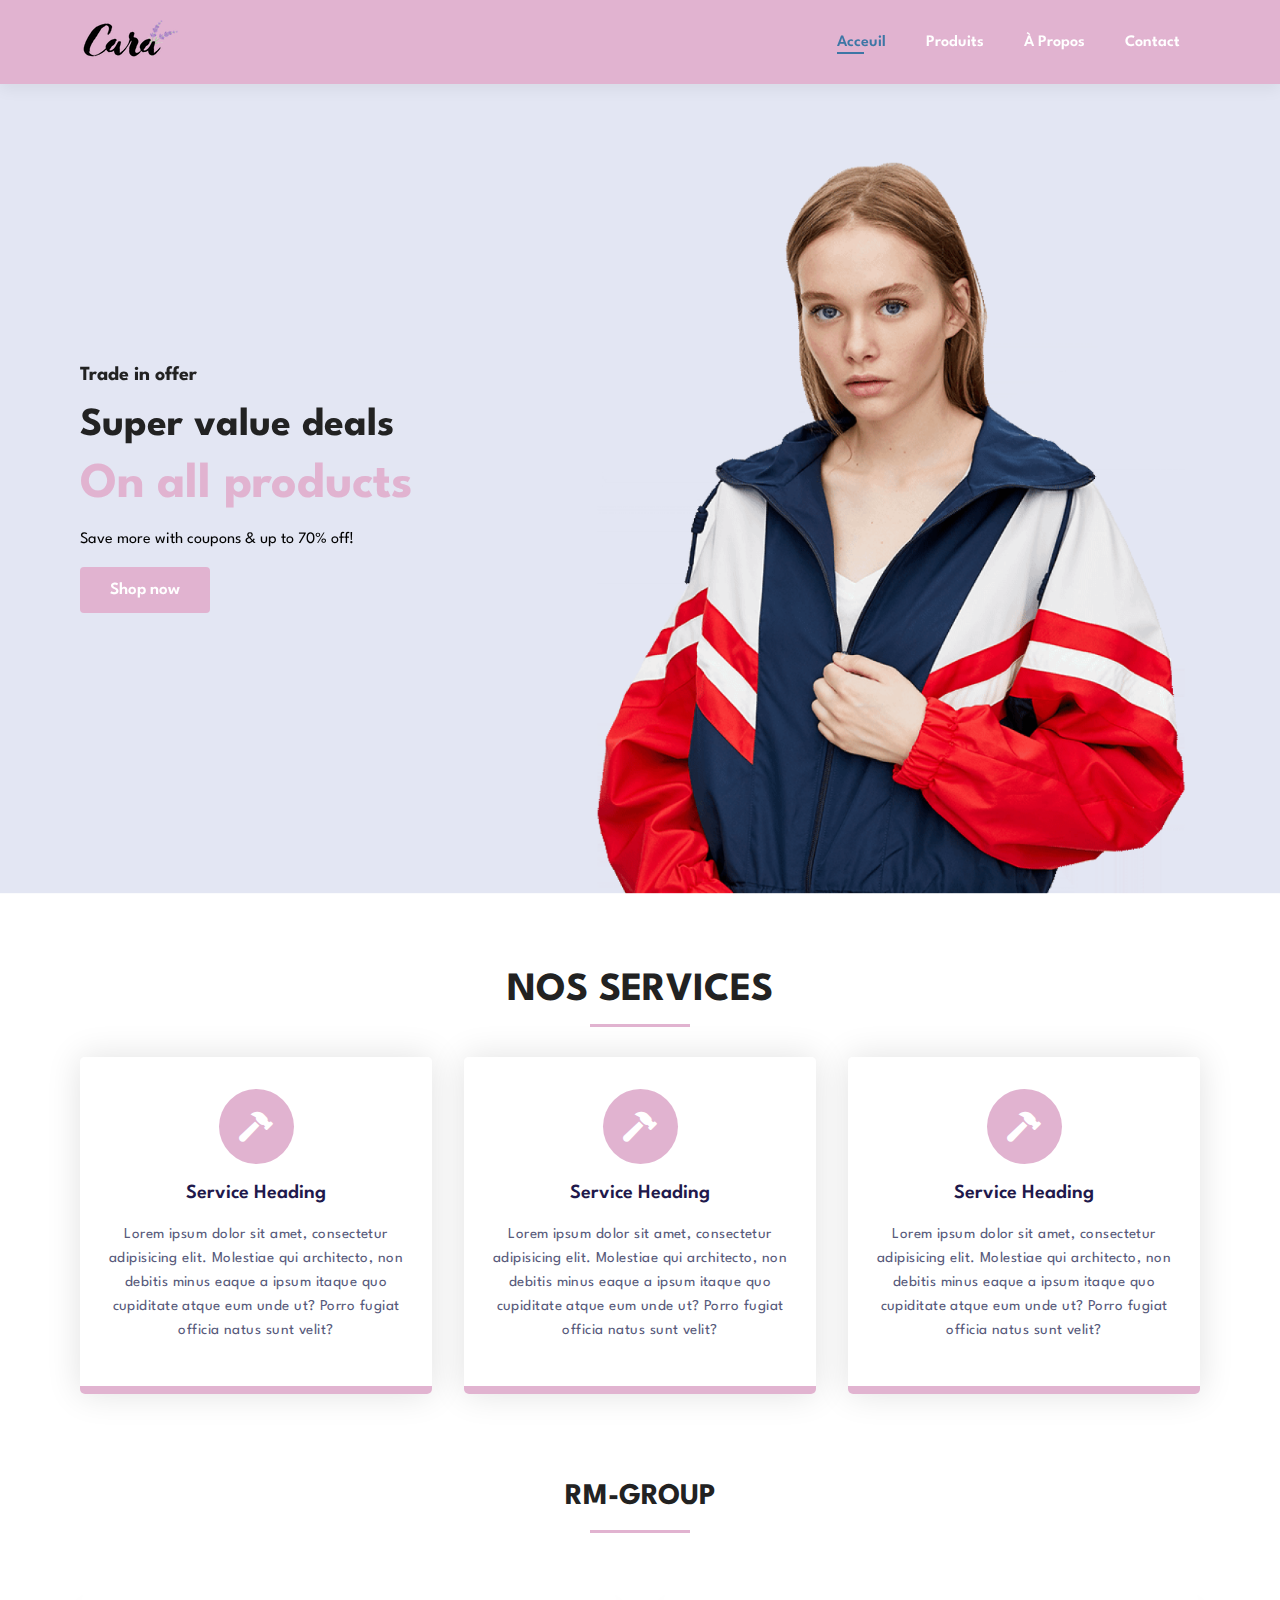
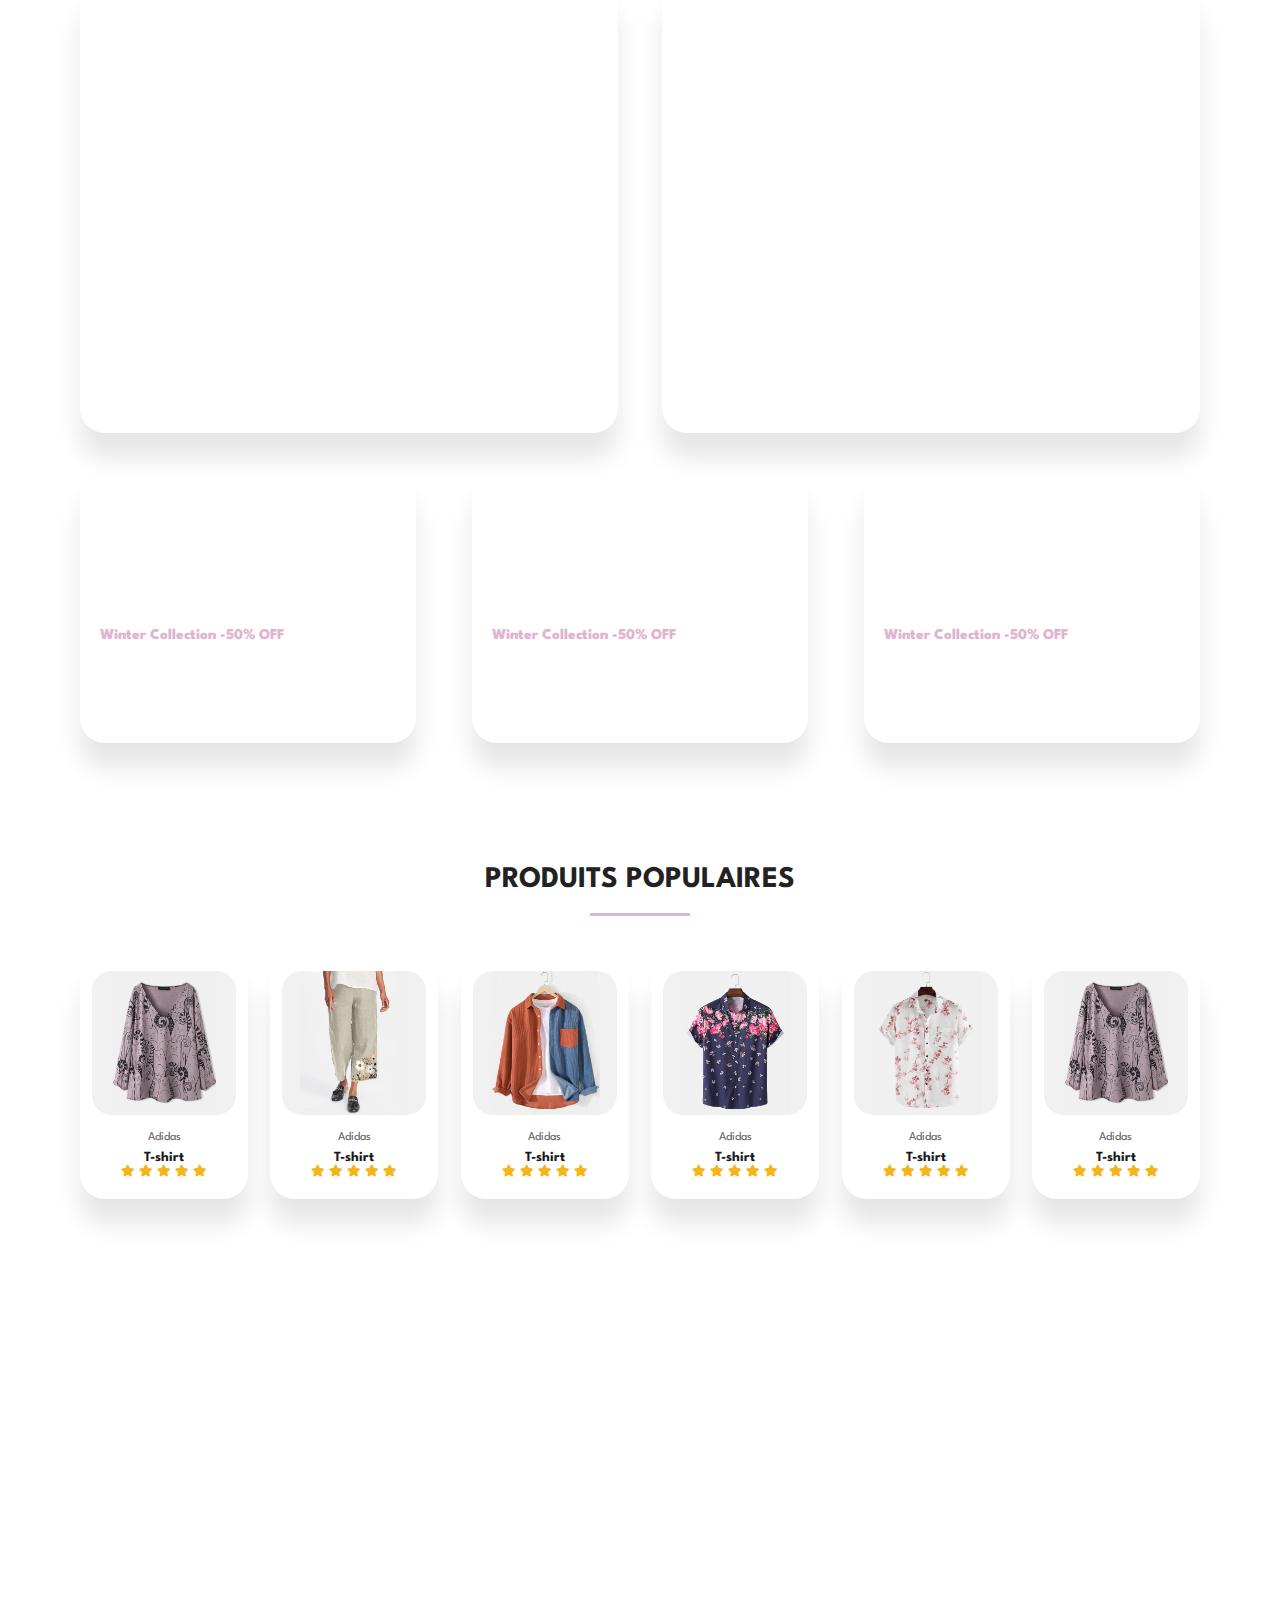
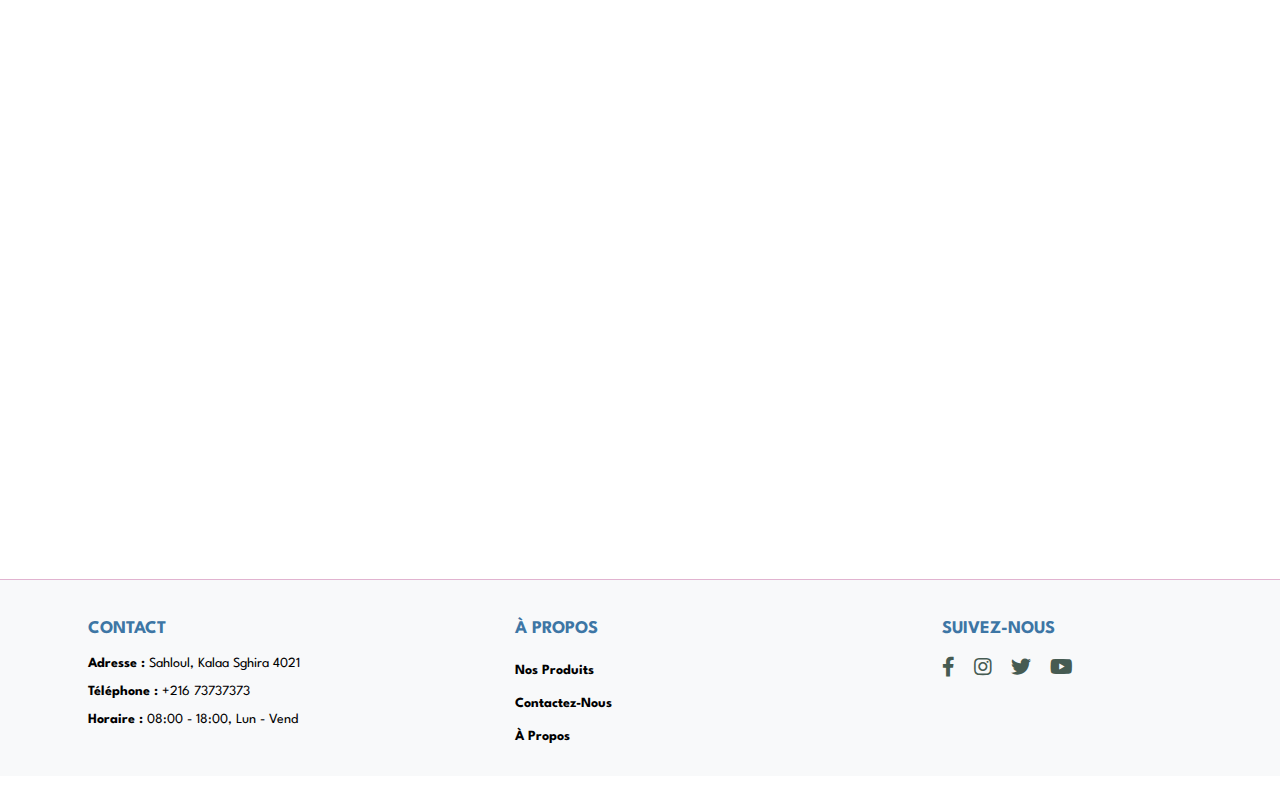
==== commit ec929c21: "Add files via upload" ====
--- a/index.html
+++ b/index.html
@@ -38,30 +38,100 @@
             <button class="normal">Shop now</button>
         </section>
 
-        <section id="feature" class="section-p1" data-aos="fade-up">
+        <!--<section id="feature" class="section-p1">
             <h2 id="sproduct-h2">NOS SERVICES</h2>
             <div class="fe-box-container">
               <div class="fe-box">
-                <img src="img/features/f6.png" alt="">
+                <img src="https://i0.wp.com/papier-transfert.fr/wp-content/uploads/2021/08/Impression-textile-flocage.jpg?fit=900%2C566&ssl=1" alt="">
                 <h6>Free shipping</h6>
               </div>
               <div class="fe-box">
-                <img src="img/features/f5.png" alt="">
+                <img src="img/Homme Chemise à carreaux avec poche (sans t-shirt).jpg" alt="">
                 <h6>Free shipping</h6>
               </div>
               <div class="fe-box">
-                <img src="img/features/f4.png" alt="">
+                <img src="img/Sims 4 Clothing CC • Sims 4 Downloads • Page 34 of 7066.jpg" alt="">
                 <h6>Free shipping</h6>
               </div>
               <div class="fe-box">
-                <img src="img/features/f3.png" alt="">
+                <img src="img/The Best Photo Printers for 2024.jpg" alt="">
                 <h6>Free shipping</h6>
               </div>
             </div>
+          </section>-->
+
+          <section id="services">
+            <div class="services-row">
+                <h2 class="section-heading">NOS SERVICES</h2>
+            </div>
+            <div class="services-row">
+                <div class="services-column">
+                    <div class="services-card">
+                        <div class="icon-wrapper"><i class="fas fa-hammer"></i></div>
+                        <h3>Service Heading</h3>
+                        <p>Lorem ipsum dolor sit amet, consectetur adipisicing elit. Molestiae qui architecto,
+                            non debitis minus eaque a ipsum itaque quo cupiditate atque eum unde ut? 
+                            Porro fugiat officia natus sunt velit?</p>
+                    </div>
+                </div>
+                <div class="services-column">
+                    <div class="services-card">
+                        <div class="icon-wrapper"><i class="fas fa-hammer"></i></div>
+                        <h3>Service Heading</h3>
+                        <p>Lorem ipsum dolor sit amet, consectetur adipisicing elit. Molestiae qui architecto,
+                            non debitis minus eaque a ipsum itaque quo cupiditate atque eum unde ut? 
+                            Porro fugiat officia natus sunt velit?</p>
+                    </div>
+                </div>
+                <div class="services-column">
+                    <div class="services-card">
+                        <div class="icon-wrapper"><i class="fas fa-hammer"></i></div>
+                        <h3>Service Heading</h3>
+                        <p>Lorem ipsum dolor sit amet, consectetur adipisicing elit. Molestiae qui architecto,
+                            non debitis minus eaque a ipsum itaque quo cupiditate atque eum unde ut? 
+                            Porro fugiat officia natus sunt velit?</p>
+                    </div>
+                </div>
+            </div>
           </section>
 
-          <h2 id="sproduct-h2" data-aos="zoom-in">RM-GROUP</h2>
-          <section id="sm-banner" class="section-p2" data-aos="zoom-in">
+          <!--<div class="bd-box">
+            <div class="container-box">
+                <div class="box" style="--clr:#3d76a5;">
+                    <div class="content">
+                        <div class="icon"><ion-icon name="print"></ion-icon></div>
+                        <div class="text">
+                            <h3>Designing</h3>
+                            <p>Lorem ipsum dolor, Lorem ipsum dolor, Lorem ipsum dolor, Lorem ipsum dolor,</p>
+                            <a href="#">Read More</a>
+                        </div>
+                    </div>
+                </div>
+                <div class="box" style="--clr:#000;">
+                    <div class="content">
+                        <div class="icon"><ion-icon name="print"></ion-icon></div>
+                        <div class="text">
+                            <h3>Development</h3>
+                            <p>Lorem ipsum dolor, Lorem ipsum dolor, Lorem ipsum dolor, Lorem ipsum dolor,</p>
+                            <a href="#">Read More</a>
+                        </div>
+                    </div>
+                </div>
+                <div class="box" style="--clr:#e1b3d0;">
+                    <div class="content">
+                        <div class="icon"><ion-icon name="print"></ion-icon></div>
+                        <div class="text">
+                            <h3>SEO</h3>
+                            <p>Lorem ipsum dolor, Lorem ipsum dolor, Lorem ipsum dolor, Lorem ipsum dolor,</p>
+                            <a href="#">Read More</a>
+                        </div>
+                    </div>
+                </div>
+              </div>
+          </div>-->
+
+          <h2 id="sproduct-h2">RM-GROUP</h2>
+          <section id="sm-banner" class="section-p2">
             <div class="banner-box">
                 <h4>Crazy deals</h4>
                 <h2>Buy 1 get one free</h2>
@@ -76,7 +146,7 @@
             </div>
         </section>
 
-        <section id="banner3" class="section-p1" data-aos="fade-down">
+        <section id="banner3" class="section-p1">
             <div class="banner-box">
                 <h2>Seasonal Sale</h2>
                 <h3>Winter Collection -50% OFF</h3>
@@ -91,7 +161,7 @@
             </div>
         </section>     
 
-        <section id="product1" class="section-p1" data-aos="fade-left">
+        <section id="product1" class="section-p1">
             <h2 id="sproduct-h2">PRODUITS POPULAIRES</h2>
             <div class="pro-container">
                 <div class="pro">
@@ -186,8 +256,6 @@
             <h2>Up to <span>70%</span> - All t-Shirts & Accessories</h2>
             <button class="normal">Explore More</button>
           </section>
-
-        
 
         <div class="bd" data-aos="zoom-in">
             <div class="swiper-container">
@@ -254,18 +322,18 @@
             </div>
         </footer>
         
-        
-        
         <script src="script.js"></script>
         <script src="https://unpkg.com/aos@next/dist/aos.js"></script>
         <script>
             AOS.init({
-                offset:250,
+                offset:200,
                 duration:600,
                 easing: 'ease',
                 once: true
             });
         </script>
+        <script type="module" src="https://unpkg.com/ionicons@7.1.0/dist/ionicons/ionicons.esm.js"></script>
+        <script nomodule src="https://unpkg.com/ionicons@7.1.0/dist/ionicons/ionicons.js"></script>
     </body>
 
 </html>--- a/style.css
+++ b/style.css
@@ -147,6 +147,192 @@
 
 /* Home page */
 
+#services{
+  margin-top: 70px;
+  margin-bottom: 30px;
+  width: 100%;
+  display: grid;
+  place-items: center;
+}
+
+.services-row{
+  display: flex;
+  flex-wrap: wrap;
+  justify-content: center;
+}
+
+.services-column{
+  width: 30%;
+  padding: 0 1em 1em 1em;
+  text-align: center;
+  margin-bottom: 30px;
+}
+
+.section-heading{
+  font-size: 40px;
+  width: 100%;
+  text-align: center;
+  margin-bottom: 30px;
+}
+
+.section-heading::after {
+  content: "";
+  display: block;
+  width: 100px; /* Adjust the width as needed */
+  height: 3px; /* Adjust the thickness as needed */
+  background-color: #e1b3d0; /* Change the color as needed */
+  margin: 6px auto 0; /* Adds space and centers the line */
+}
+
+.services-card{
+  width: 100%;
+  height: 100%;
+  padding: 2em 1.5em;
+  background: linear-gradient(#ffffff 50%, #e1b3d0 50%);
+  background-size: 100% 200%;
+  background-position: 0 2.5%;
+  border-radius: 5px;
+  box-shadow: 0 0 35px rgba(0, 0, 0, 0.12);
+  cursor: pointer;
+  transition: 0.5s;
+}
+
+.services-card h3{
+  font-size: 20px;
+  font-weight: 600;
+  color: #1f194c;
+  margin: 1em 0;
+}
+
+.services-card p{
+  color: #575a7b;
+  font-size: 15px;
+  line-height: 1.6;
+  letter-spacing: 0.03em;
+}
+
+.icon-wrapper{
+  background-color: #e1b3d0;
+  position: relative;
+  margin: auto;
+  font-size: 30px;
+  height: 2.5em;
+  width: 2.5em;
+  color: #ffffff;
+  border-radius: 50%;
+  display: grid;
+  place-items: center;
+  transition: 0.5s;
+}
+
+/*.bd-box{
+  display: flex;
+  justify-content: center;
+  align-items: center;
+  min-height: 60vh;
+}
+
+.container-box{
+  position: relative;
+  display: flex;
+  justify-content: center;
+  align-items: center;
+  flex-wrap: wrap;
+  padding: 60px 0;
+  gap: 60px;
+}
+
+.container-box .box{
+  position: relative;
+  width: 300px;
+  height: 300px;
+  background: #e3e6f2;
+  display: flex;
+  justify-content: center;
+  align-items: center;
+  border-radius: 20px;
+}
+
+.container-box .box::before{
+  content: '';
+  position: absolute;
+  inset: -10px 40px;
+  border-top: 4px solid #e1b3d0;
+  border-bottom: 4px solid #e1b3d0;
+  z-index: -1;
+  transition: 0.5s ease-in-out;
+}
+
+.container-box .box:hover::before{
+  transform: skewY(0deg);
+  inset: -10px 40px;
+}
+
+.container-box .box::after{
+  content: '';
+  position: absolute;
+  inset: 40px -10px;
+  border-left: 4px solid #e1b3d0;
+  border-right: 4px solid #e1b3d0;
+  z-index: -1;
+  transition: 0.5s ease-in-out;
+}
+
+.container-box .box:hover::after{
+  transform: skew(0deg);
+  inset: 40px -10px;
+}
+
+.container-box .box .content{
+  position: relative;
+  display: flex;
+  justify-content: center;
+  align-items: center;
+  flex-direction: column;
+  text-align: center;
+  gap: 20px;
+  padding: 0 20px;
+  width: 100%;
+  height: 100%;
+  overflow: hidden;
+}
+
+.container-box .box .content .icon{
+  color: #000;
+  width: 80px;
+  height: 80px;
+  box-shadow: 0 0 0 4px #000;
+  display: flex;
+  justify-content: center;
+  align-items: center;
+  font-size: 2.5em;
+  transition: 0.5s ease-in-out;
+}
+
+.container-box .box .content .text h3{
+  font-size: 1.5em;
+  color: #000;
+  font-weight: 500;
+  transition: 0.5s ease-in-out;
+}
+
+.container-box .box .content .text p{
+  color: #000;
+  transition: 0.5s ease-in-out;
+}
+
+.container-box .box .content .text a{
+  position: relative;
+  background: #fff;
+  color: #000;
+  padding: 8px 15px;
+  display: inline-block;
+  text-decoration: none;
+  font-weight: 500;
+  margin-top: 10px;
+  transition: 0.5s ease-in-out;
+}*/
+
 #hero{
   background-image: url("img/hero4.png");
   height: 90vh;
@@ -220,7 +406,9 @@
 
 #feature .fe-box img {
   width: 100%;
+  height: 280px;
   margin-bottom: 10px;
+  border-radius: 20px;
 }
 
 #feature .fe-box:hover {
@@ -310,7 +498,7 @@
   justify-content: center;
   align-items: center;
   text-align: center;
-  background-image: url("img/banner/b7.jpg");
+  background-image: url("https://www.workman-stid.com/img/cms/box1.jpg");
   width: 100%;
   height: 40vh;
   background-size: cover;
@@ -699,6 +887,12 @@
   footer .col {
     flex: 1;
   }
+
+  .services-column{
+    width: 100%;
+    padding: 0 1em 1em 1em;
+    text-align: center;
+  }
 }
 
 @media(max-width:477px){
@@ -742,7 +936,7 @@
   }
 
   #feature .fe-box{
-    width: 50%;
+    width: 100%;
     margin: 0 0 15px ;
     box-shadow: 0px 20px 34px rgba(0.1, 0.1, 0.1, 0.1);
   }
@@ -797,6 +991,10 @@
   }
 
   #sproduct-h2{
+    font-size: 25px;
+  }
+
+  .section-heading{
     font-size: 25px;
   }
 
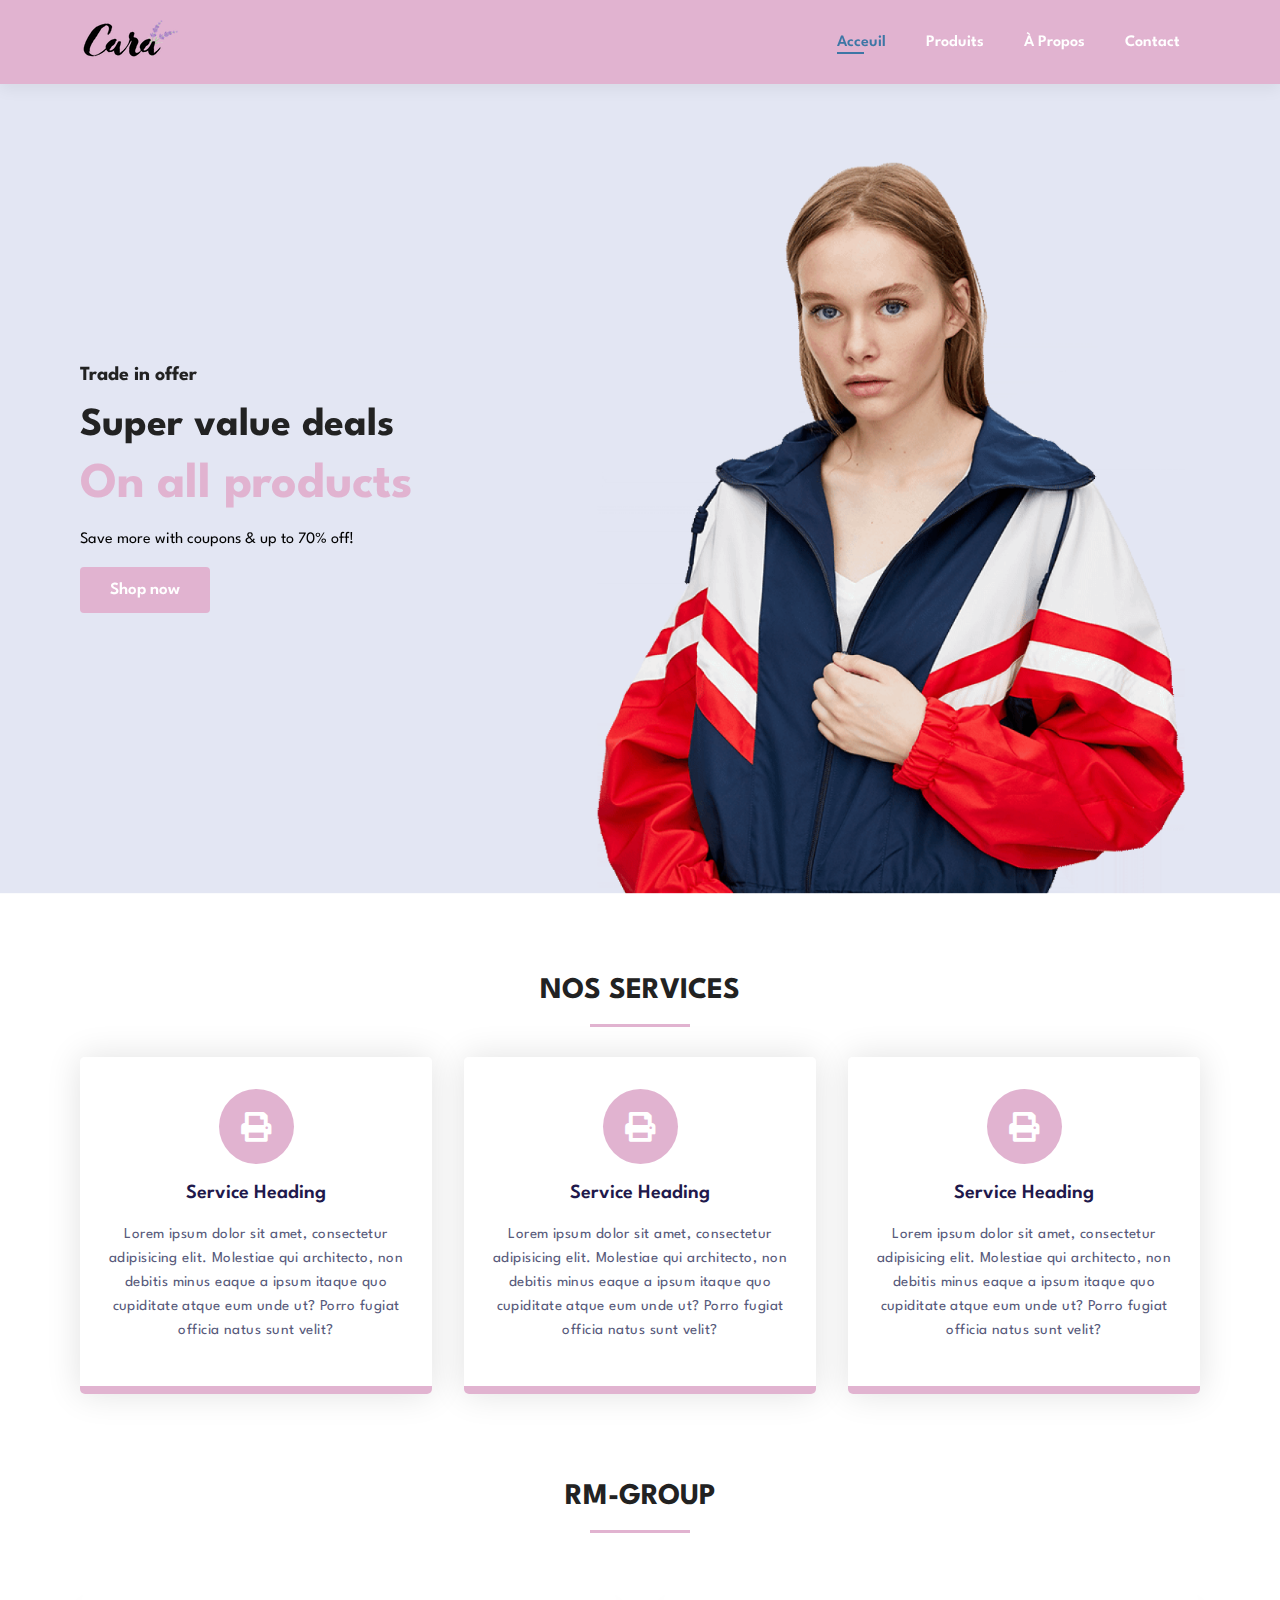
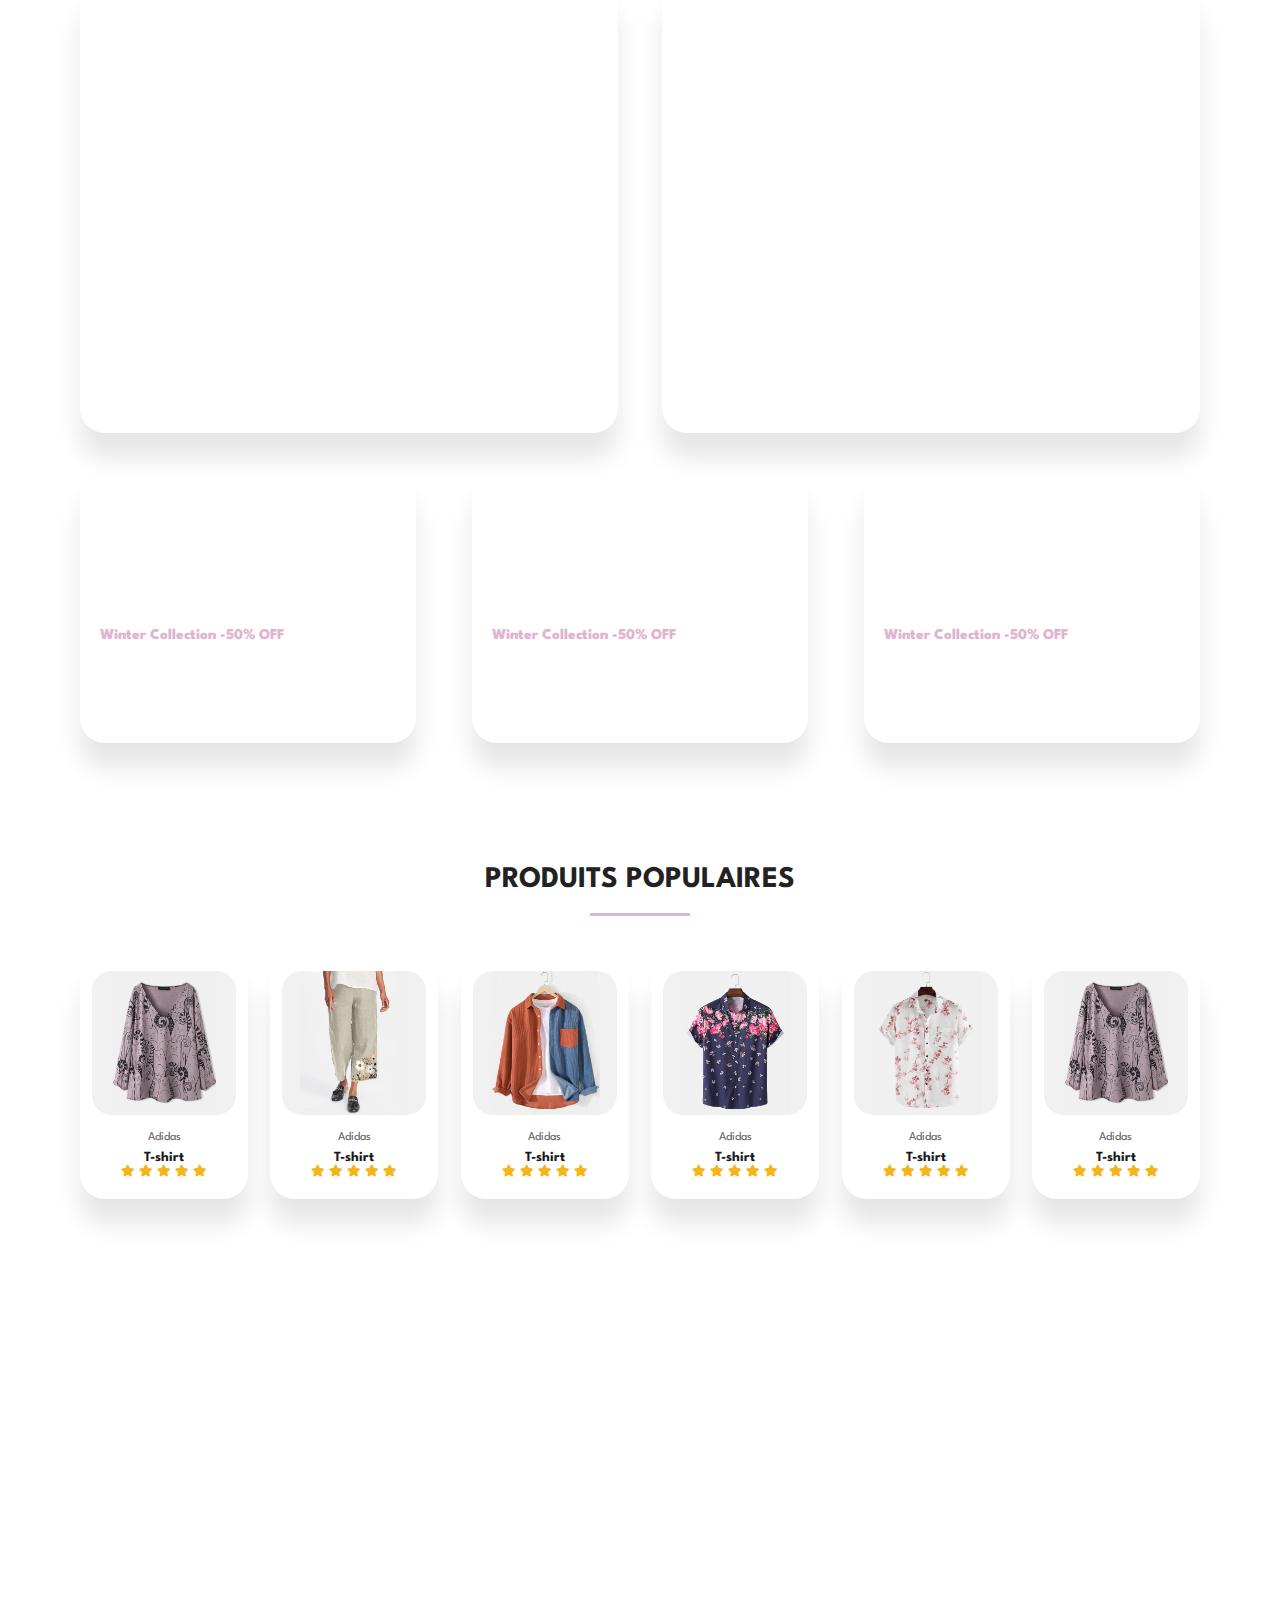
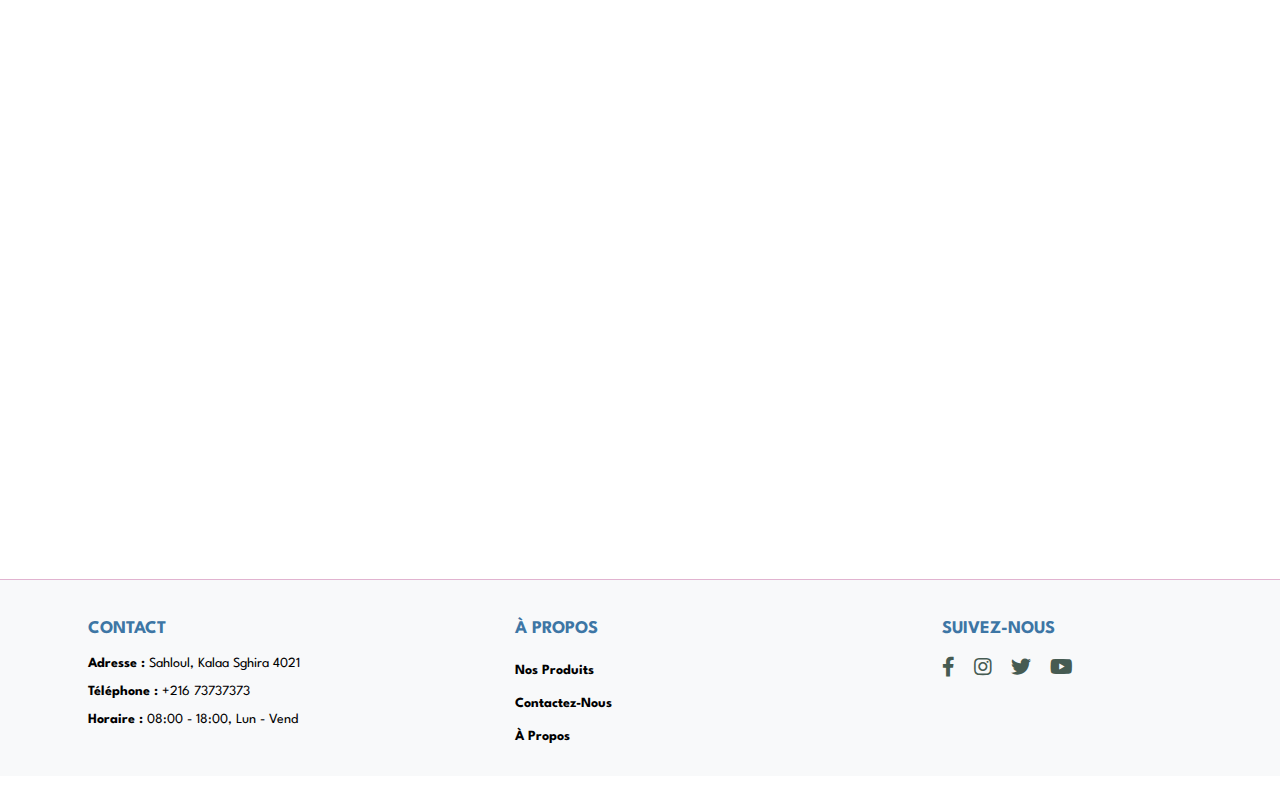
==== commit 5e97de82: "Add files via upload" ====
--- a/index.html
+++ b/index.html
@@ -67,7 +67,7 @@
             <div class="services-row">
                 <div class="services-column">
                     <div class="services-card">
-                        <div class="icon-wrapper"><i class="fas fa-hammer"></i></div>
+                        <div class="icon-wrapper"><i class="fas fa-print"></i></div>
                         <h3>Service Heading</h3>
                         <p>Lorem ipsum dolor sit amet, consectetur adipisicing elit. Molestiae qui architecto,
                             non debitis minus eaque a ipsum itaque quo cupiditate atque eum unde ut? 
@@ -76,7 +76,7 @@
                 </div>
                 <div class="services-column">
                     <div class="services-card">
-                        <div class="icon-wrapper"><i class="fas fa-hammer"></i></div>
+                        <div class="icon-wrapper"><i class="fas fa-print"></i></div>
                         <h3>Service Heading</h3>
                         <p>Lorem ipsum dolor sit amet, consectetur adipisicing elit. Molestiae qui architecto,
                             non debitis minus eaque a ipsum itaque quo cupiditate atque eum unde ut? 
@@ -85,7 +85,7 @@
                 </div>
                 <div class="services-column">
                     <div class="services-card">
-                        <div class="icon-wrapper"><i class="fas fa-hammer"></i></div>
+                        <div class="icon-wrapper"><i class="fas fa-print"></i></div>
                         <h3>Service Heading</h3>
                         <p>Lorem ipsum dolor sit amet, consectetur adipisicing elit. Molestiae qui architecto,
                             non debitis minus eaque a ipsum itaque quo cupiditate atque eum unde ut? 
@@ -265,7 +265,7 @@
                         <ul class="card-list swiper-wrapper">
                             <li class="card-item swiper-slide">
                                 <div class="card-link">
-                                    <img src="https://axoptima.com/wp-content/uploads/2022/11/03-deya.webp" alt="" class="card-image">
+                                    <img src="img/pngegg.png" alt="" class="card-image">
                                 </div>
                             </li>
                             <li class="card-item swiper-slide">
@@ -275,7 +275,7 @@
                             </li>
                             <li class="card-item swiper-slide">
                                 <div class="card-link">
-                                    <img src="https://axoptima.com/wp-content/uploads/2022/11/Logo-FGM-500.png" alt="" class="card-image">
+                                    <img src="img/nike.png" alt="" class="card-image">
                                 </div>
                             </li>
                             <li class="card-item swiper-slide">
--- a/style.css
+++ b/style.css
@@ -169,7 +169,7 @@
 }
 
 .section-heading{
-  font-size: 40px;
+  font-size: 30px;
   width: 100%;
   text-align: center;
   margin-bottom: 30px;
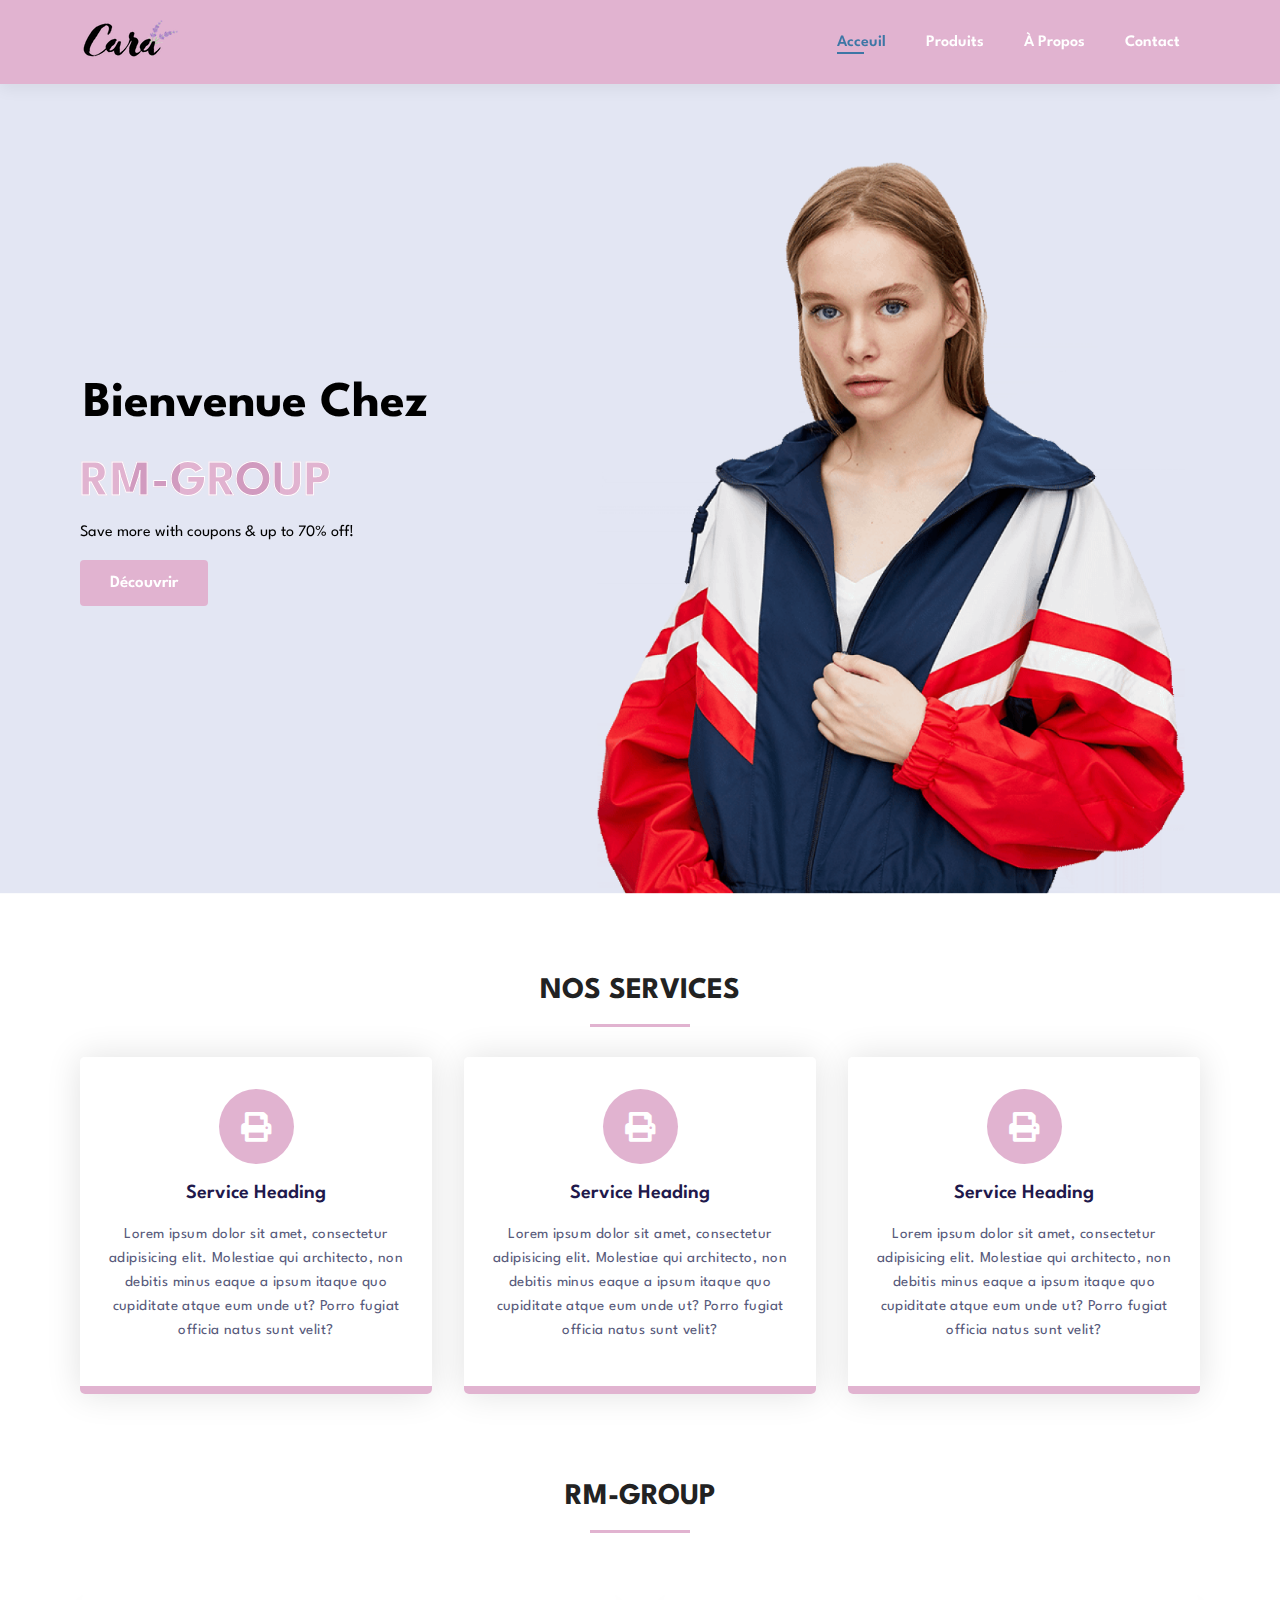
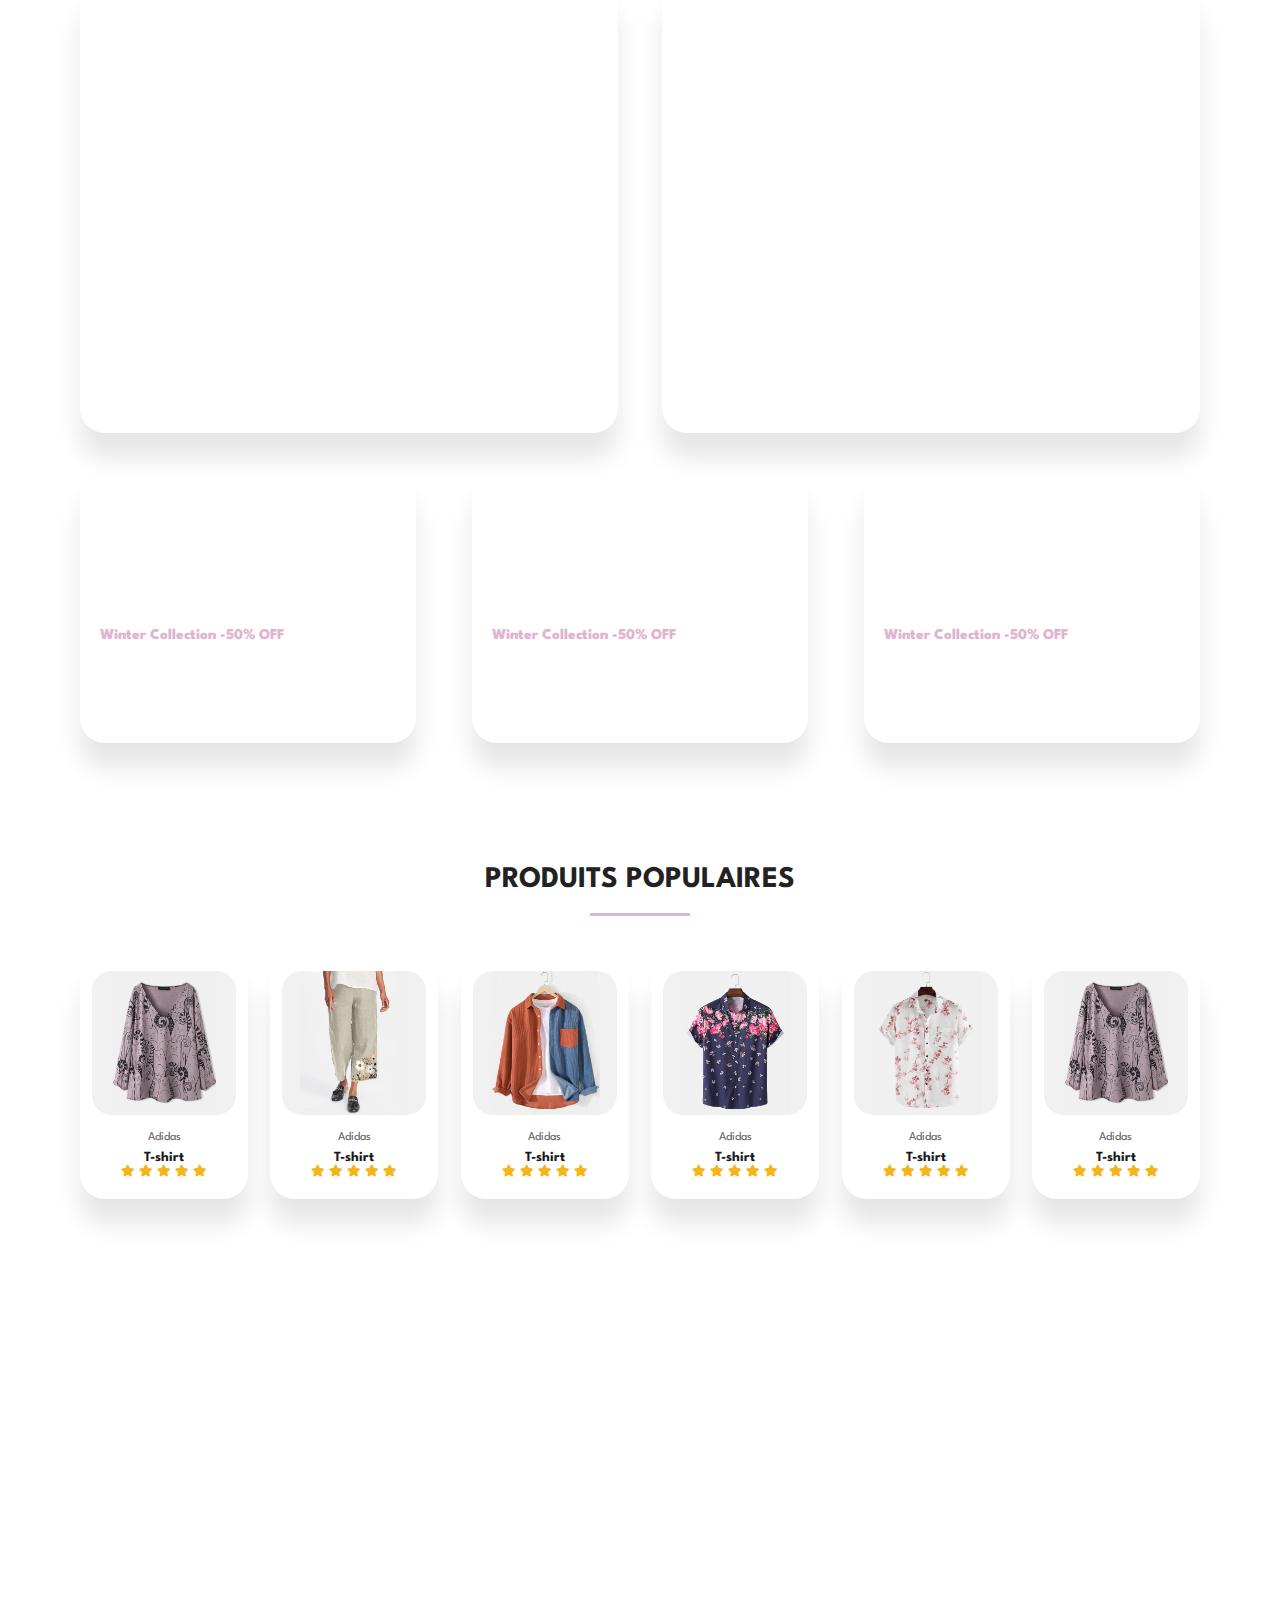
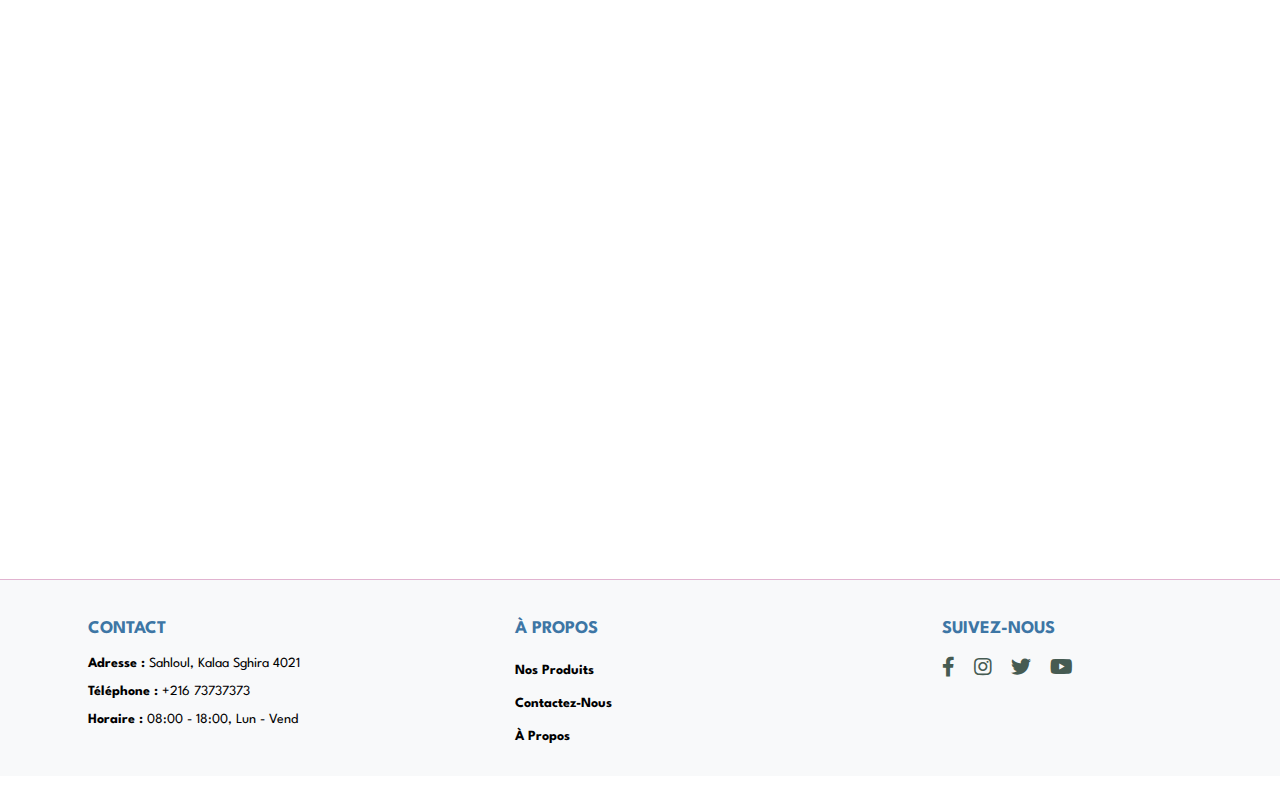
==== commit 868a77f1: "Add files via upload" ====
--- a/index.html
+++ b/index.html
@@ -31,11 +31,10 @@
         </section>
 
         <section id="hero" data-aos="fade-down">
-            <h4>Trade in offer</h4>
-            <h2>Super value deals</h2>
-            <h1>On all products</h1>
+            <h1>Bienvenue Chez</h1>
+            <h2>RM-GROUP</h2>
             <p>Save more with coupons & up to 70% off!</p>
-            <button class="normal">Shop now</button>
+            <button class="normal">Découvrir</button>
         </section>
 
         <!--<section id="feature" class="section-p1">
@@ -136,13 +135,13 @@
                 <h4>Crazy deals</h4>
                 <h2>Buy 1 get one free</h2>
                 <span>The best classic dress is on sale at cara</span>
-                <button class="white">Learn More</button>
+                <button class="white">Voir Plus...</button>
             </div>
             <div class="banner-box banner-box2">
                 <h4>Crazy deals</h4>
                 <h2>Buy 1 get one free</h2>
                 <span>The best classic dress is on sale at cara</span>
-                <button class="white">Learn More</button>
+                <button class="white">Voir Plus...</button>
             </div>
         </section>
 
@@ -251,11 +250,81 @@
             </div>
         </section>
 
-        <section id="banner" class="section-m1" data-aos="fade-right">
+        <div class="bd-banner" data-aos="fade-right">
+            <div class="bd-banner-container">
+                <div class="bubbles">
+                    <span style="--i:11;"></span>
+                    <span style="--i:12;"></span>
+                    <span style="--i:24;"></span>
+                    <span style="--i:10;"></span>
+                    <span style="--i:14;"></span>
+                    <span style="--i:23;"></span>
+                    <span style="--i:18;"></span>
+                    <span style="--i:16;"></span>
+                    <span style="--i:29;"></span>
+                    <span style="--i:20;"></span>
+                    <span style="--i:22;"></span>
+                    <span style="--i:25;"></span>
+                    <span style="--i:18;"></span>
+                    <span style="--i:21;"></span>
+                    <span style="--i:15;"></span>
+                    <span style="--i:13;"></span>
+                    <span style="--i:26;"></span>
+                    <span style="--i:17;"></span>
+                    <span style="--i:13;"></span>
+                    <span style="--i:28;"></span>
+                    <span style="--i:11;"></span>
+                    <span style="--i:12;"></span>
+                    <span style="--i:24;"></span>
+                    <span style="--i:10;"></span>
+                    <span style="--i:14;"></span>
+                    <span style="--i:23;"></span>
+                    <span style="--i:18;"></span>
+                    <span style="--i:16;"></span>
+                    <span style="--i:29;"></span>
+                    <span style="--i:20;"></span>
+                    <span style="--i:22;"></span>
+                    <span style="--i:25;"></span>
+                    <span style="--i:18;"></span>
+                    <span style="--i:21;"></span>
+                    <span style="--i:15;"></span>
+                    <span style="--i:13;"></span>
+                    <span style="--i:26;"></span>
+                    <span style="--i:17;"></span>
+                    <span style="--i:13;"></span>
+                    <span style="--i:28;"></span>
+                    <span style="--i:28;"></span>
+                    <span style="--i:11;"></span>
+                    <span style="--i:12;"></span>
+                    <span style="--i:24;"></span>
+                    <span style="--i:10;"></span>
+                    <span style="--i:14;"></span>
+                    <span style="--i:23;"></span>
+                    <span style="--i:18;"></span>
+                    <span style="--i:16;"></span>
+                    <span style="--i:29;"></span>
+                    <span style="--i:20;"></span>
+                    <span style="--i:22;"></span>
+                    <span style="--i:25;"></span>
+                    <span style="--i:18;"></span>
+                    <span style="--i:21;"></span>
+                    <span style="--i:15;"></span>
+                    <span style="--i:13;"></span>
+                    <span style="--i:26;"></span>
+                    <span style="--i:17;"></span>
+                    <span style="--i:13;"></span>
+                    <span style="--i:28;"></span>
+                </div>
+                <h2>Up to <span>70%</span> - All t-Shirts & Accessories</h2>
+                <button class="normal">Voir Plus...</button>
+            </div>
+        </div>
+
+        <!--<section id="banner" class="section-m1" data-aos="fade-right">
             <h4>Repair Services</h4>
             <h2>Up to <span>70%</span> - All t-Shirts & Accessories</h2>
             <button class="normal">Explore More</button>
-          </section>
+          </section>-->
 
         <div class="bd" data-aos="zoom-in">
             <div class="swiper-container">
--- a/style.css
+++ b/style.css
@@ -352,7 +352,9 @@
 }
 
 #hero h1{
-  color: #e1b3d0;
+  font-size: 50px;
+  color: #000;
+  margin-left: 3px;
 }
 
 #hero button{
@@ -362,7 +364,30 @@
 }
 
 #hero button:hover{
-  background: #3d76a5;
+  background: #000;
+}
+
+#hero h2 {
+  margin-top: 20px;
+  font-size: 50px;
+  color: transparent;
+  -webkit-text-stroke: 1px #fff;
+  background: repeating-linear-gradient(
+    90deg,
+    #e1b3d0,       /* Pink stripe */
+    #e1b3d0 50px,  /* Stripe width */
+    #d19bbf 50px,  /* Slightly darker pink */
+    #d19bbf 100px  /* Stripe width */
+  );
+  background-size: 2000px 100%; /* Make it wide for animation */
+  -webkit-background-clip: text;
+  animation: back 20s linear infinite;
+}
+
+@keyframes back {
+  100% {
+    background-position: 2000px 0; /* Scroll the background horizontally */
+  }
 }
 
 #feature{
@@ -492,7 +517,80 @@
   font-weight: 700;
 }
 
-#banner{
+.bd-banner{
+  min-height: 40vh;
+  background-image: url("img/banner/b2.jpg");
+  background-size: cover;
+  background-position: center;
+}
+
+.bd-banner-container{
+  width: 100%;
+  height: 40vh;
+  position: relative;
+  overflow : hidden;
+  display: flex;
+  flex-direction: column;
+  justify-content: center;
+  align-items: center;
+  text-align: center;
+}
+
+.bd-banner-container h4{
+  color: #fff;
+  font-size: 16px;
+}
+
+.bd-banner-container h2{
+  color: #fff;
+  font-size: 30px;
+  padding: 10px 0;
+}
+
+.bd-banner-container h2 span{
+  color: #e1b3d0;
+}
+
+.bd-banner-container button:hover{
+  background: #e1b3d0;
+}
+
+.bubbles{
+  position: relative;
+  display: flex;
+}
+
+.bubbles span{
+  position: relative;
+  width: 20px;
+  height: 20px;
+  background: #3d76a5;
+  margin: 0 4px;
+  border-radius: 50%;
+  box-shadow: 0 0 0 5px #4fc3dc44,
+  0 0 25px #3d76a5,
+  0 0 50px #3d76a5;
+  animation: animate 15s linear infinite;
+  animation-duration: calc(125s / var(--i));
+}
+
+.bubbles span:nth-child(even){
+  background: #ff2d75;
+  box-shadow: 0 0 0 5px #e1b3d0,
+  0 0 25px #ff2d75,
+  0 0 50px #ff2d75;
+}
+
+@keyframes animate{
+  0%{
+    transform: translateY(40vh) scale(0);
+  }
+  100%{
+    transform: translateY(-10vh) scale(1);
+  }
+}
+
+/*#banner{
   display: flex;
   flex-direction: column;
   justify-content: center;
@@ -522,7 +620,7 @@
 
 #banner button:hover{
   background: #e1b3d0;
-}
+}*/
 
 #sm-banner{
   display: flex;
@@ -1013,6 +1111,25 @@
     text-align: left;
     font-size: 5px;
   }
+
+  .bubbles span {
+    width: 10px; /* Smaller bubble size */
+    height: 10px; /* Smaller bubble size */
+    box-shadow: 0 0 0 5px #4fc3dc44,  /* Smaller shadow spread */
+      0 0 25px #3d76a5,  /* Smaller glow */
+      0 0 50px #3d76a5;  /* Smaller glow */
+  }
+  
+  .bubbles span:nth-child(even) {
+    background: #ff2d75;
+    box-shadow: 0 0 0 5px #e1b3d0,  /* Smaller shadow spread */
+      0 0 25px #ff2d75,  /* Smaller glow */
+      0 0 50px #ff2d75;  /* Smaller glow */
+  }  
+
+  .bubbles span:nth-child(n+21) {
+    display: none; /* Hide spans from 21st onwards */
+  }
 }
 
 /* Slider */
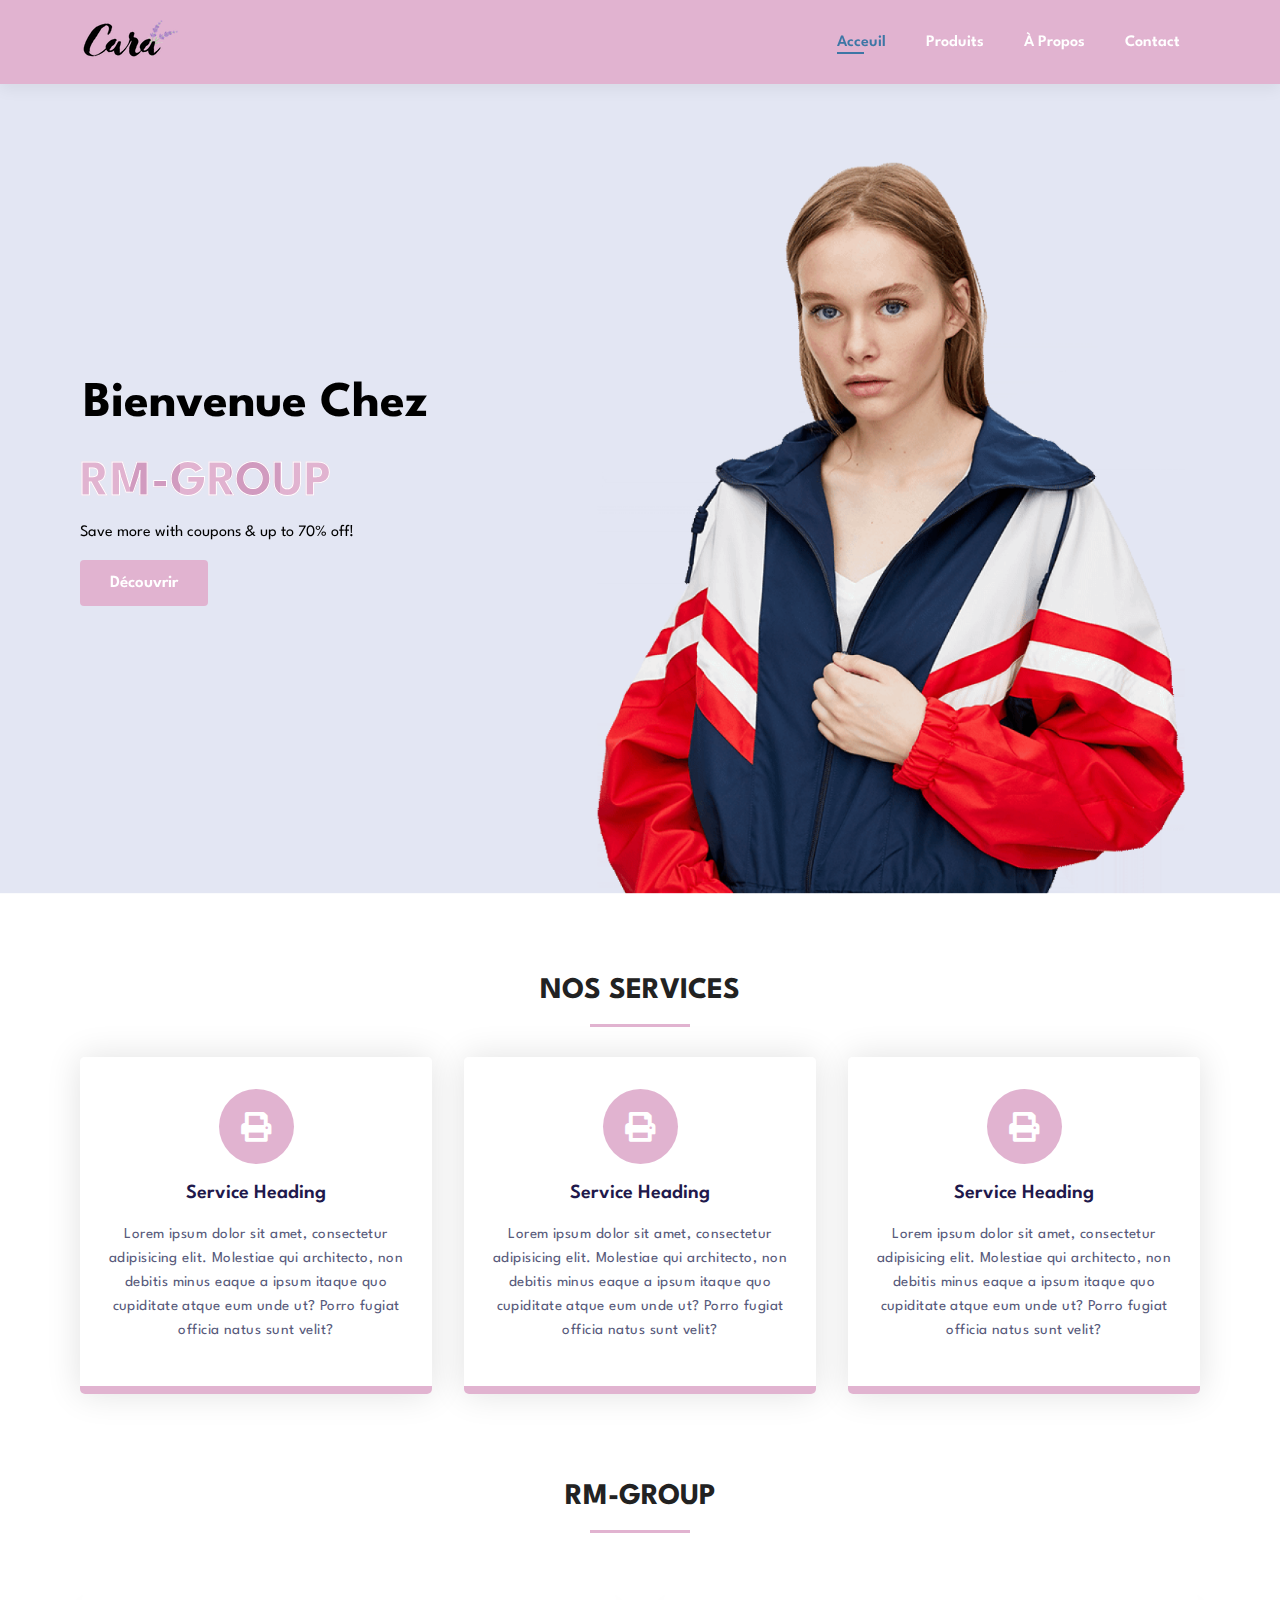
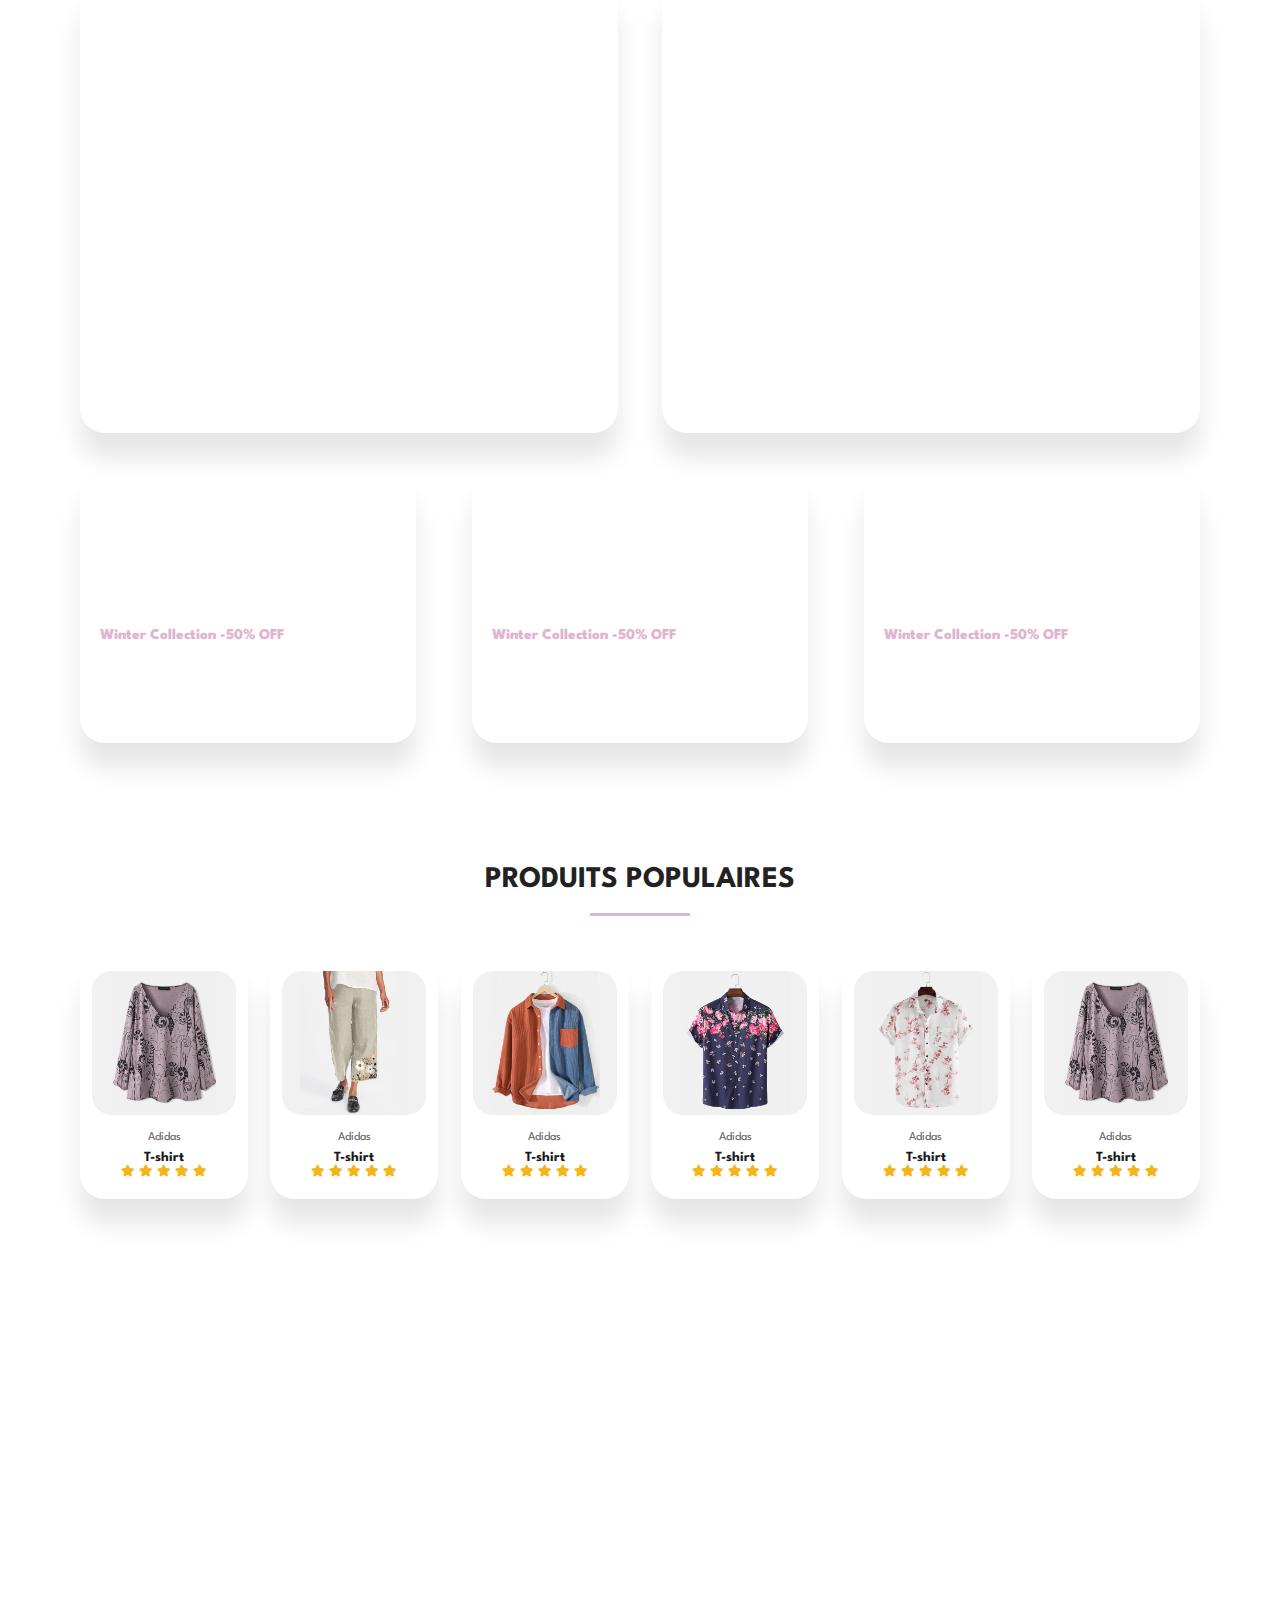
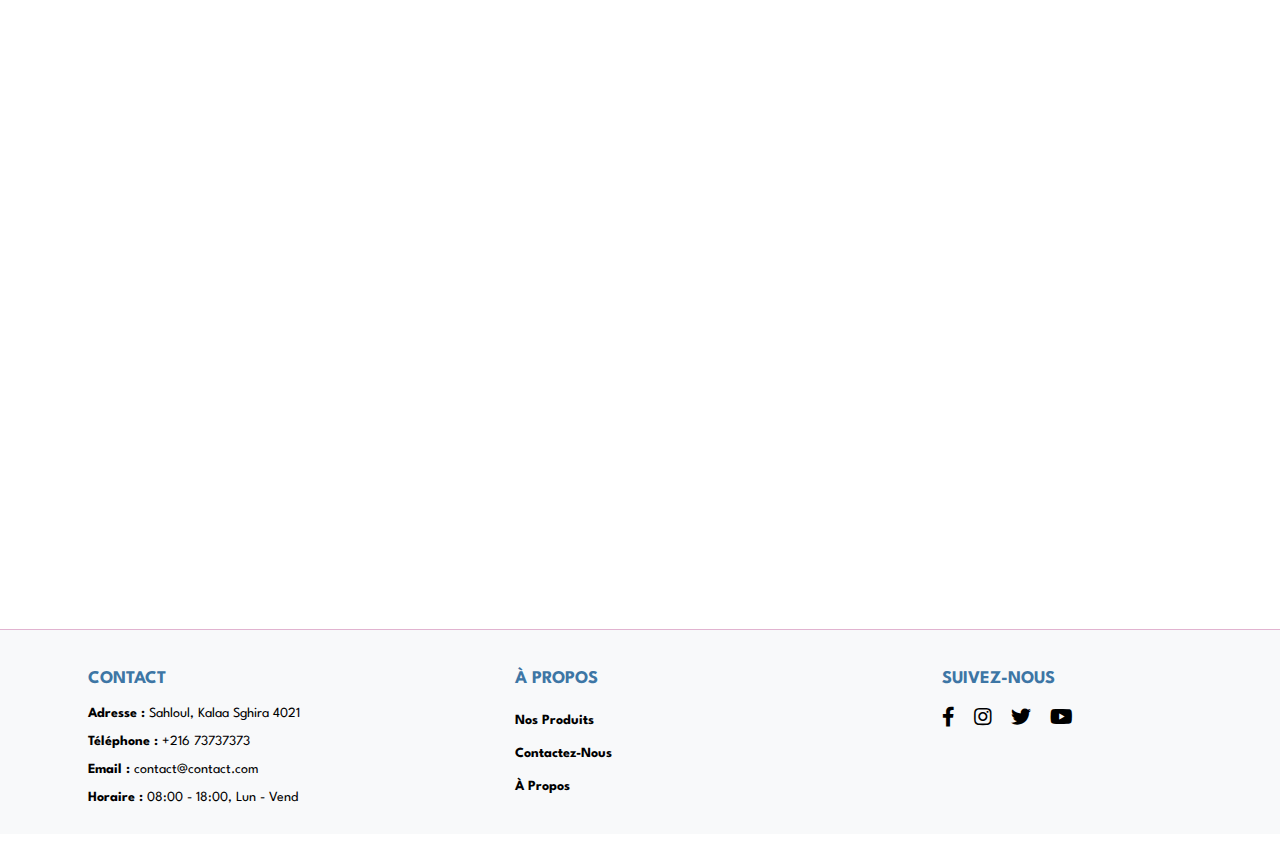
==== commit d31b9722: "Add files via upload" ====
--- a/index.html
+++ b/index.html
@@ -372,6 +372,7 @@
                 <h4>Contact</h4>
                 <p><strong>Adresse : </strong>Sahloul, Kalaa Sghira 4021</p>
                 <p><strong>Téléphone : </strong>+216 73737373</p>
+                <p><strong>Email : </strong>contact@contact.com</p>
                 <p><strong>Horaire : </strong>08:00 - 18:00, Lun - Vend</p>
             </div>
             <div class="col">
--- a/style.css
+++ b/style.css
@@ -522,6 +522,7 @@
   background-image: url("img/banner/b2.jpg");
   background-size: cover;
   background-position: center;
+  margin-bottom: 100px;
 }
 
 .bd-banner-container{
@@ -767,7 +768,7 @@
 
 footer .icon i {
   font-size: 20px;
-  color: #465b52;
+  color: #000;
 }
 
 footer .icon a:hover i {
@@ -869,6 +870,53 @@
 
 #prodetails .single-pro-details span{
   line-height: 25px;
+}
+
+/* Contact */
+
+#contact-details{
+  display: flex;
+  align-items: center;
+  justify-content: space-between;
+}
+
+#contact-details .details{
+  width: 40%;
+}
+
+#contact-details .details h2{
+  color: #3d76a5;
+  font-size: 26px;
+  line-height: 35px;
+  padding: 20px 0;
+}
+
+#contact-details .details li{
+  display: flex;
+  list-style: none;
+  padding: 10px 0;
+}
+
+#contact-details .details li i{
+  font-size: 17px;
+  padding-right: 22px;
+  color: #000;
+}
+
+#contact-details .details li p{
+  margin: 0;
+  font-size: 17px;
+  color: #000;
+}
+
+#contact-details .map{
+  width: 55%;
+  height: 400px;
+}
+
+#contact-details .map iframe{
+  width: 100%;
+  height: 100%;
 }
 
 /* Media Query */
@@ -1130,6 +1178,34 @@
   .bubbles span:nth-child(n+21) {
     display: none; /* Hide spans from 21st onwards */
   }
+
+  /* Contact */
+
+  #contact-details{
+    flex-direction: column;
+  }
+
+  #contact-details .details{
+    width: 100%;
+    margin-bottom: 30px;
+  }
+
+  #contact-details .map{
+    width: 100%;
+  }
+
+  #contact-details .details h2{
+    font-size: 20px ;
+    text-align: left;
+  }
+
+  #contact-details .details li p{
+    font-size: 14px;
+  }
+
+  #contact-details .details li i{
+    font-size: 14px;
+  }
 }
 
 /* Slider */
